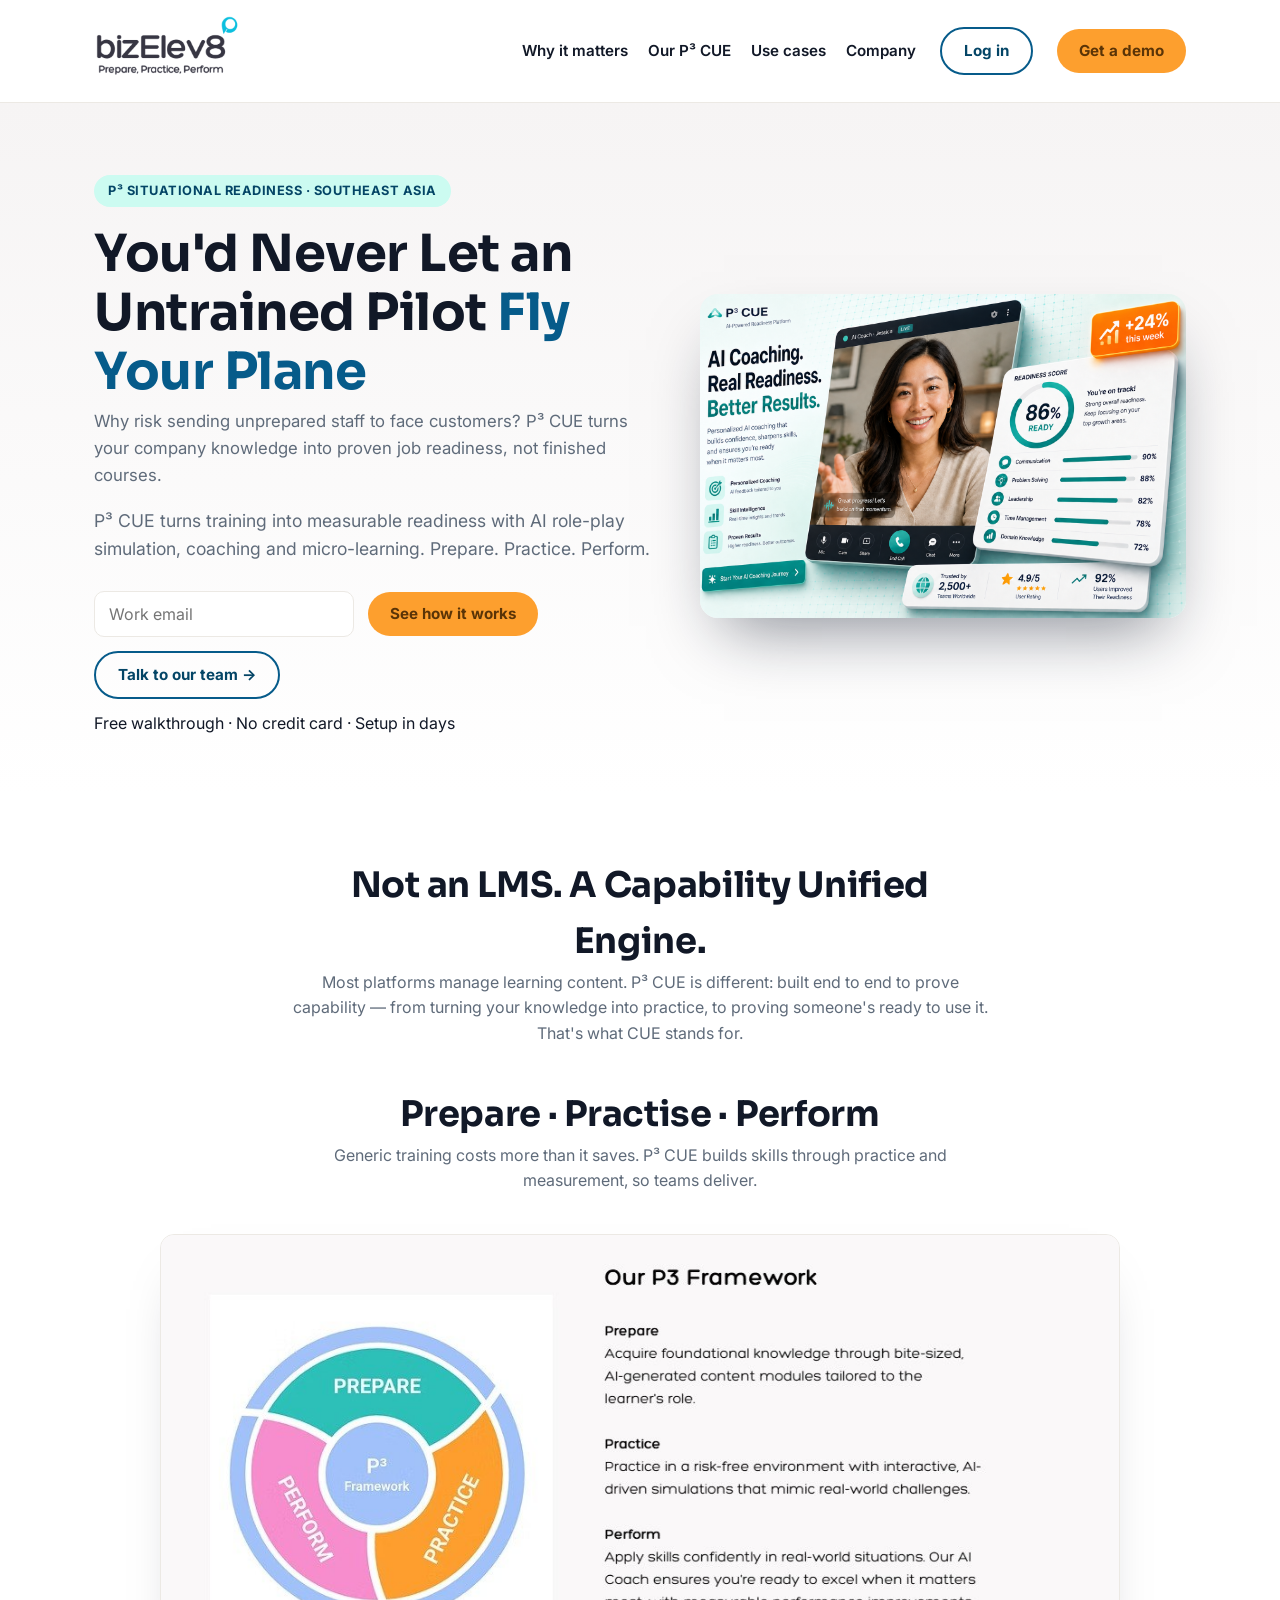
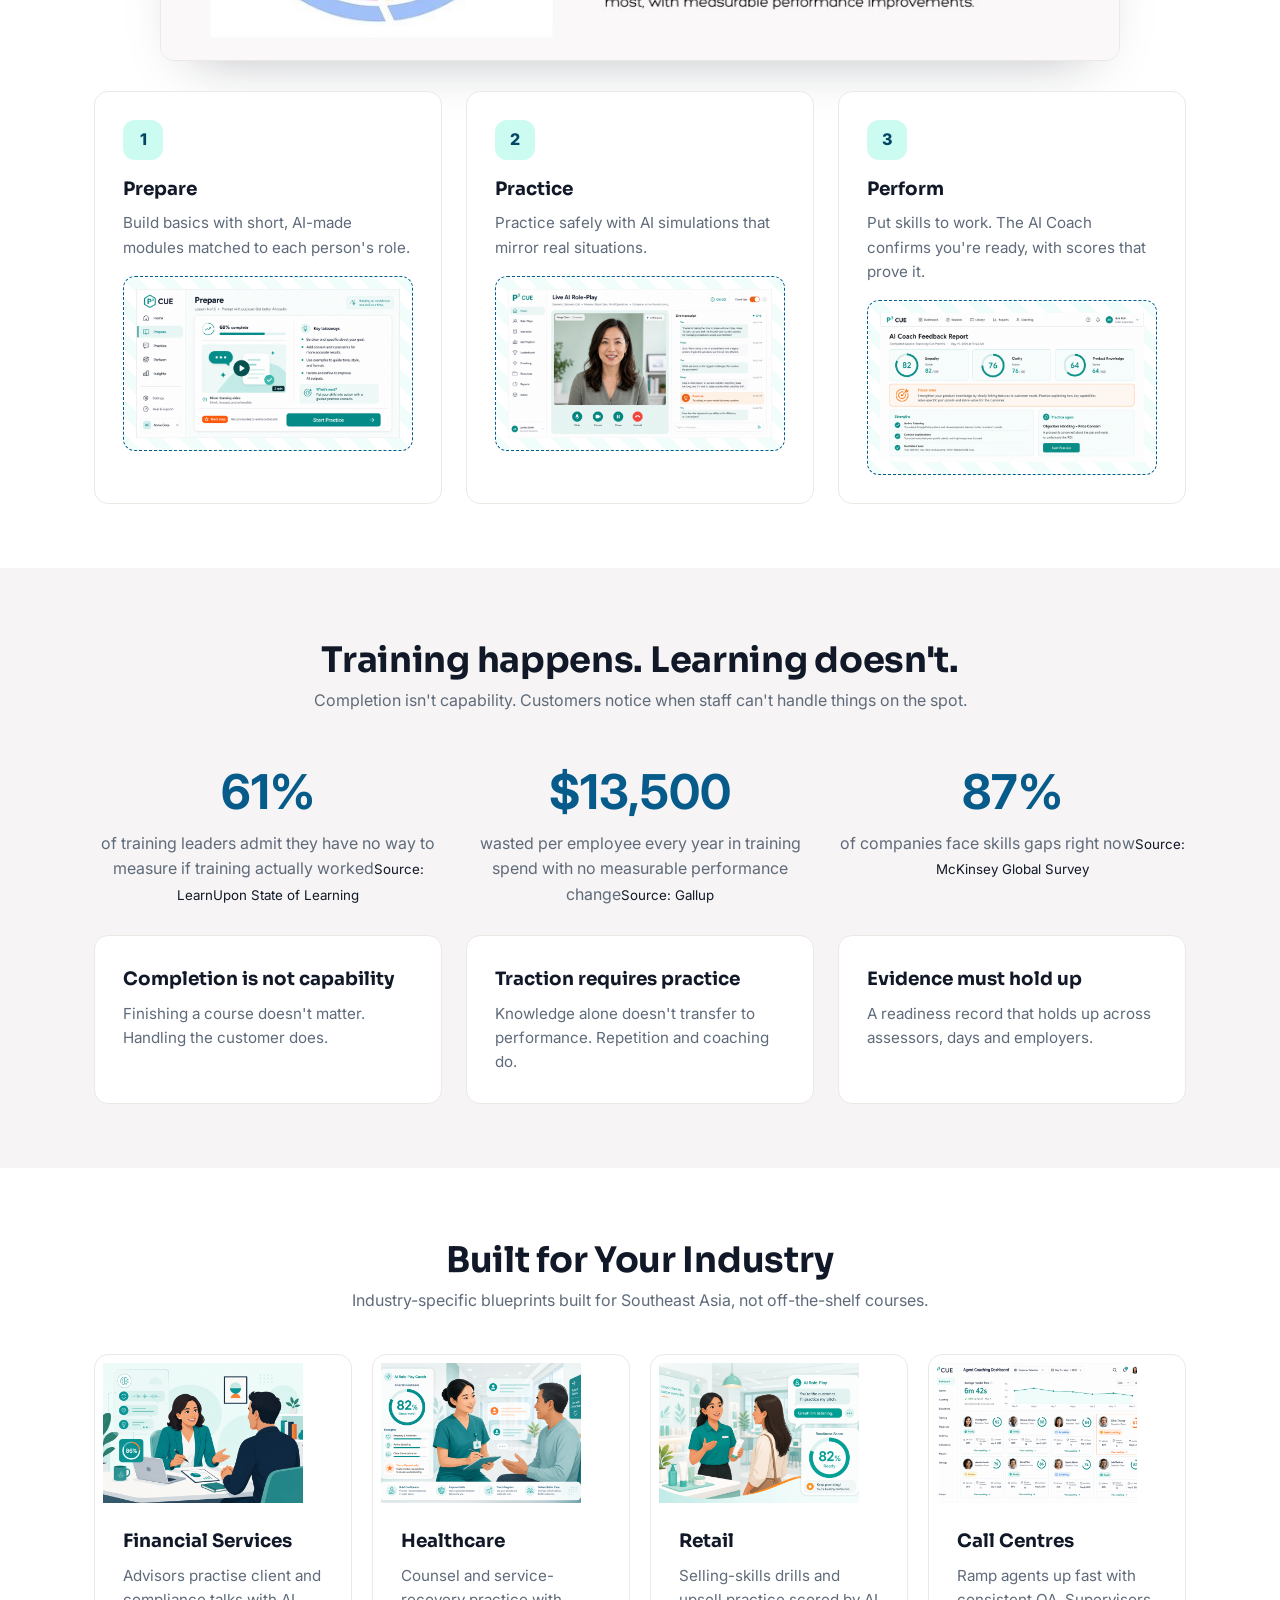
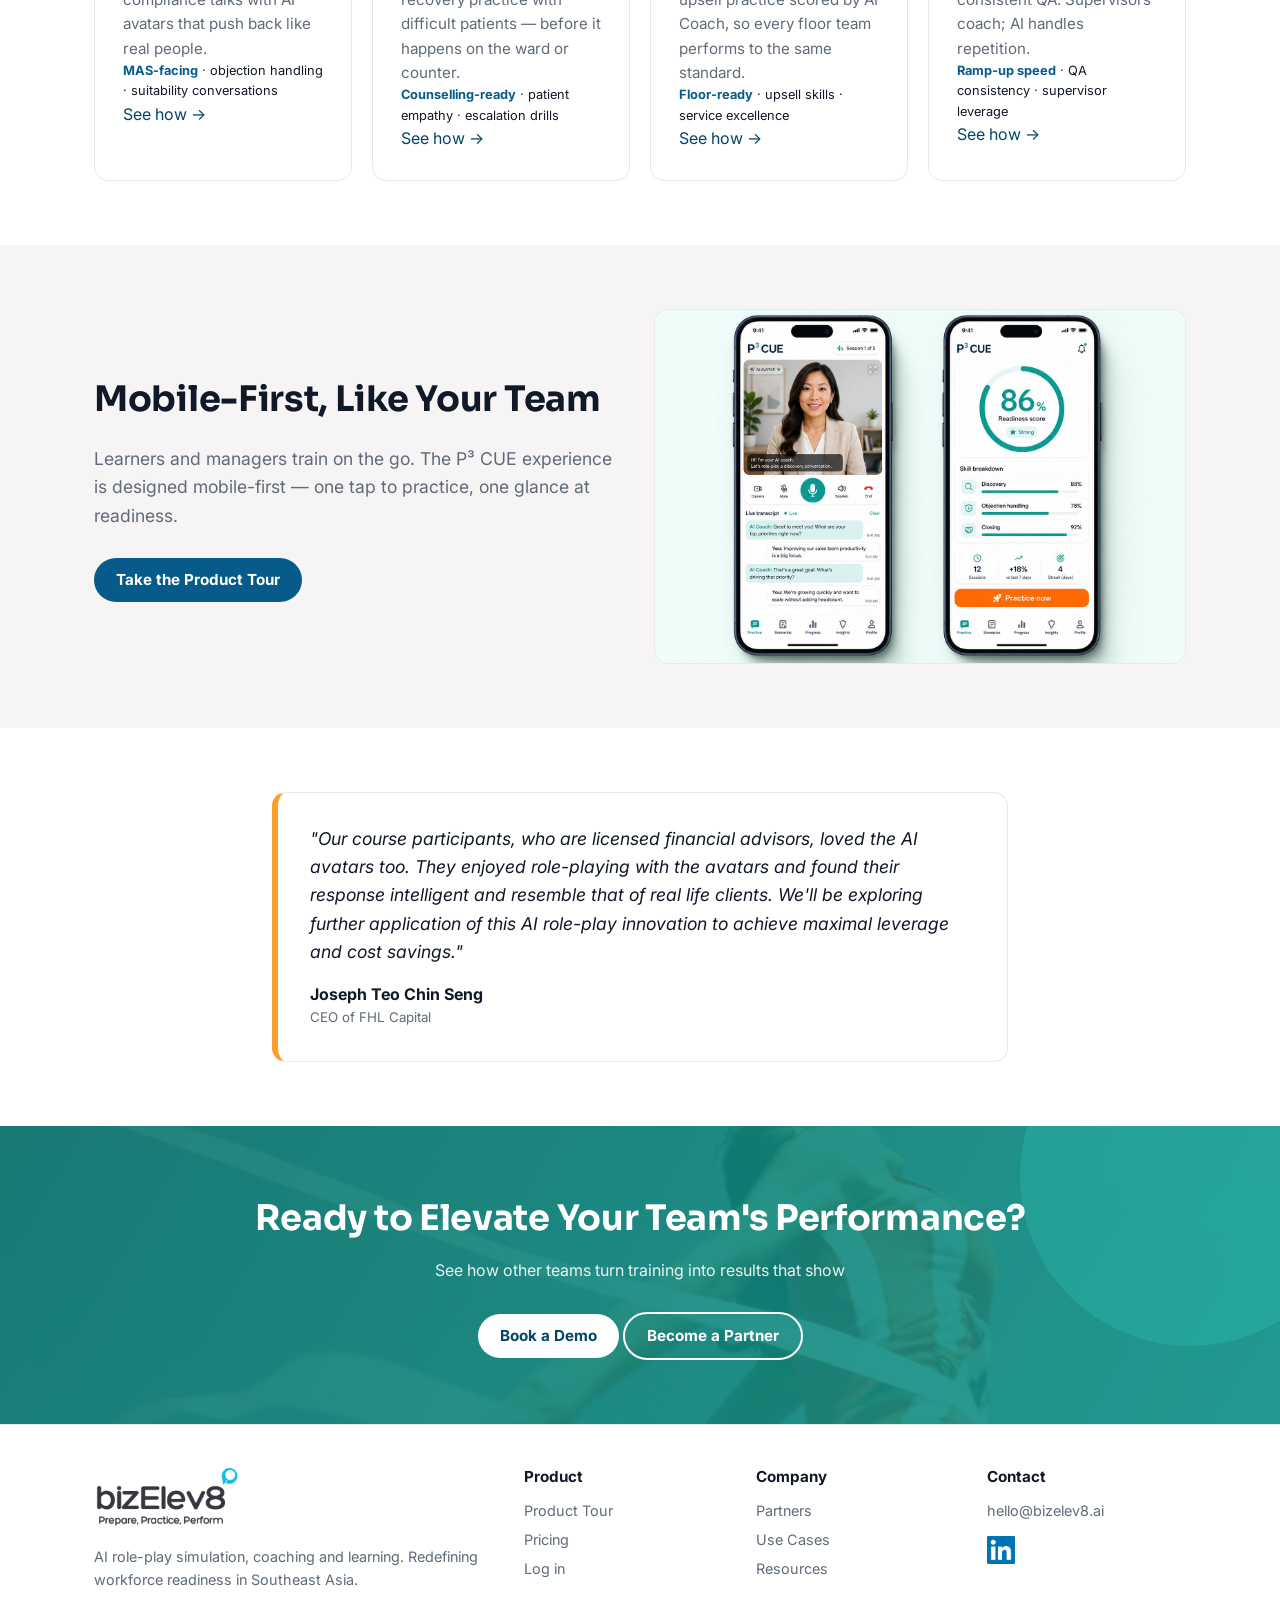
==== index.html @ cc0777cc "Initial commit: bizelev8.ai static site (Esleen skeleton, DEC-055)" ====
<!DOCTYPE html><html lang="en"><head><meta charset="utf-8"><meta name="viewport" content="width=device-width,initial-scale=1">
<title>bizElev8 — Make Every Employee Performance-Ready</title><link rel="icon" type="image/png" href="assets/img/favicon.png">
<link rel="stylesheet" href="styles.css"></head><body>
<header><div class="wrap"><nav>
<a class="logo" href="index.html"><img src="assets/img/logo.gif?v=2" alt="bizElev8 P³ CUE" style="height:64px;width:auto"></a>
<button class="nav-toggle" aria-label="Menu" aria-expanded="false" onclick="var n=document.getElementById('mnav');n.classList.toggle('open');this.setAttribute('aria-expanded',n.classList.contains('open'))"><span></span><span></span><span></span></button>
<div class="nav-links" id="mnav">
<a href="index.html#why">Why it matters</a><a href="product-tour.html">Our P³ CUE</a><a href="use-cases.html">Use cases</a><a href="company.html">Company</a>
</div>
<a class="btn btn-ghost" href="login.html">Log in</a>
<a class="btn btn-primary" href="pricing.html#contact">Get a demo</a>
</nav></div></header>

<section class="hero"><div class="wrap hero-grid">
<div>
<span class="kicker">P³ SITUATIONAL READINESS · SOUTHEAST ASIA</span>
<h1>You'd Never Let an Untrained Pilot <em>Fly Your Plane</em></h1>
<p style="margin:6px 0 0;font-size:1.05rem;color:var(--muted)">Why risk sending unprepared staff to face customers? P³ CUE turns your company knowledge into proven job readiness, not finished courses.</p>
<p class="sub">P³ CUE turns training into measurable readiness with AI role-play simulation, coaching and micro-learning. Prepare. Practice. Perform.</p>
<div class="cta-row" id="demo">
<input type="email" placeholder="Work email" style="max-width:260px" aria-label="Work email">
<a class="btn btn-primary" href="product-tour.html">See how it works</a>
<a class="btn btn-ghost" href="pricing.html#contact">Talk to our team →</a>
</div>
<p class="note" style="margin-top:12px">Free walkthrough · No credit card · Setup in days</p>
</div>
<img src="assets/img/hero-impact.png" alt="P³ CUE — AI role-play coaching, readiness scores and team analytics" style="width:100%;border-radius:18px;display:block;box-shadow:0 32px 64px -24px rgba(15,23,42,.5)">
</div></section>

<section><div class="wrap">
<div class="sec-head"><h2 id="how">Not an LMS. A Capability Unified Engine.</h2>
<p>Most platforms manage learning content. P³ CUE is different: built end to end to prove capability — from turning your knowledge into practice, to proving someone's ready to use it. That's what CUE stands for.</p></div>
<div class="sec-head"><h2>Prepare · Practise · Perform</h2>
<p>Generic training costs more than it saves. P³ CUE builds skills through practice and measurement, so teams deliver.</p></div>
<div class="framework-visual"><img src="assets/img/p3-framework.jpg" alt="Our P3 Framework: Prepare, Practice and Perform"></div>
<div class="grid-3">
<div class="card"><span class="num">1</span><h3>Prepare</h3><p>Build basics with short, AI-made modules matched to each person's role.</p><div class="shot" style="margin-top:16px"><img src="assets/img/pt1-prepare-module.png" alt="Concept mockup" style="width:100%;height:auto;display:block"></div></div>
<div class="card"><span class="num">2</span><h3>Practice</h3><p>Practice safely with AI simulations that mirror real situations.</p><div class="shot" style="margin-top:16px"><img src="assets/img/pt2-avatar-roleplay.png" alt="Concept mockup" style="width:100%;height:auto;display:block"></div></div>
<div class="card"><span class="num">3</span><h3>Perform</h3><p>Put skills to work. The AI Coach confirms you're ready, with scores that prove it.</p><div class="shot" style="margin-top:16px"><img src="assets/img/pt3-ai-coach-feedback.png" alt="Concept mockup" style="width:100%;height:auto;display:block"></div></div>
</div></div></section>

<section class="alt" id="why"><div class="wrap">
<div class="sec-head"><h2>Training happens. Learning doesn't.</h2>
<p>Completion isn't capability. Customers notice when staff can't handle things on the spot.</p></div>
<div class="stats">
<div class="stat"><b>61%</b><span>of training leaders admit they have no way to measure if training actually worked</span><small>Source: LearnUpon State of Learning</small></div>
<div class="stat"><b>$13,500</b><span>wasted per employee every year in training spend with no measurable performance change</span><small>Source: Gallup</small></div>
<div class="stat"><b>87%</b><span>of companies face skills gaps right now</span><small>Source: McKinsey Global Survey</small></div>
</div>
<div class="grid-3" style="margin-top:28px">
<div class="card"><h3>Completion is not capability</h3><p>Finishing a course doesn't matter. Handling the customer does.</p></div>
<div class="card"><h3>Traction requires practice</h3><p>Knowledge alone doesn't transfer to performance. Repetition and coaching do.</p></div>
<div class="card"><h3>Evidence must hold up</h3><p>A readiness record that holds up across assessors, days and employers.</p></div>
</div></div></section>

<section><div class="wrap">
<div class="sec-head"><h2>Built for Your Industry</h2><p>Industry-specific blueprints built for Southeast Asia, not off-the-shelf courses.</p></div>
<div class="grid-4">
<div class="card" style="overflow:hidden"><img src="assets/img/fs-advisor-scenario.png" alt="Financial advisor AI role-play illustration" style="width:100%;height:140px;object-fit:cover;margin:-20px -20px 16px;border-radius:0"><h3>Financial Services</h3><p>Advisors practise client and compliance talks with AI avatars that push back like real people.</p><p style="font-size:.8rem;color:var(--ink)"><b style="color:var(--teal)">MAS-facing</b> · objection handling · suitability conversations</p><a href="use-cases.html">See how →</a></div>
<div class="card" style="overflow:hidden"><img src="assets/img/uc1-healthcare-scenario.png" alt="Healthcare patient-communication scenario" style="width:100%;height:140px;object-fit:cover;margin:-20px -20px 16px;border-radius:0"><h3>Healthcare</h3><p>Counsel and service-recovery practice with difficult patients — before it happens on the ward or counter.</p><p style="font-size:.8rem;color:var(--ink)"><b style="color:var(--teal)">Counselling-ready</b> · patient empathy · escalation drills</p><a href="use-cases.html">See how →</a></div>
<div class="card" style="overflow:hidden"><img src="assets/img/uc2-retail-drill.png" alt="Retail selling-skills drill" style="width:100%;height:140px;object-fit:cover;margin:-20px -20px 16px;border-radius:0"><h3>Retail</h3><p>Selling-skills drills and upsell practice scored by AI Coach, so every floor team performs to the same standard.</p><p style="font-size:.8rem;color:var(--ink)"><b style="color:var(--teal)">Floor-ready</b> · upsell skills · service excellence</p><a href="use-cases.html">See how →</a></div>
<div class="card" style="overflow:hidden"><img src="assets/img/uc3-callcentre-coaching.png" alt="Call-centre agent coaching dashboard" style="width:100%;height:140px;object-fit:cover;margin:-20px -20px 16px;border-radius:0"><h3>Call Centres</h3><p>Ramp agents up fast with consistent QA. Supervisors coach; AI handles repetition.</p><p style="font-size:.8rem;color:var(--ink)"><b style="color:var(--teal)">Ramp-up speed</b> · QA consistency · supervisor leverage</p><a href="use-cases.html">See how →</a></div>
</div></div></section>

<section class="alt"><div class="wrap grid-2" style="align-items:center">
<div>
<h2>Mobile-First, Like Your Team</h2>
<p class="sub">Learners and managers train on the go. The P³ CUE experience is designed mobile-first — one tap to practice, one glance at readiness.</p>
<a class="btn btn-teal" href="product-tour.html">Take the Product Tour</a>
</div>
<img src="assets/img/mobile-app-real.jpg" alt="P³ CUE mobile app — AI role-play practice and readiness dashboard" style="width:100%;max-width:620px;border-radius:var(--radius);border:1px solid var(--line);display:block;margin:0 auto">
</div></section>

<section><div class="wrap">
<div class="quote">
<p>"Our course participants, who are licensed financial advisors, loved the AI avatars too. They enjoyed role-playing with the avatars and found their response intelligent and resemble that of real life clients. We'll be exploring further application of this AI role-play innovation to achieve maximal leverage and cost savings."</p>
<div class="who">Joseph Teo Chin Seng<small>CEO of FHL Capital</small></div>
</div></div></section>

<div class="band" style="background:linear-gradient(120deg,rgba(15,118,110,.92),rgba(13,148,136,.88)),url('assets/img/hero-runner.jpg') center/cover"><h2>Ready to Elevate Your Team's Performance?</h2>
<p>See how other teams turn training into results that show</p>
<a class="btn btn-primary" href="pricing.html#contact">Book a Demo</a>
<a class="btn btn-ghost" href="company.html">Become a Partner</a></div>

<footer><div class="wrap foot-grid">
<div><img src="assets/img/logo.gif?v=2" alt="bizElev8" style="height:64px;width:auto"><p style="margin-top:10px">AI role-play simulation, coaching and learning. Redefining workforce readiness in Southeast Asia.</p></div>
<div><h4>Product</h4><a href="product-tour.html">Product Tour</a><a href="pricing.html">Pricing</a><a href="login.html">Log in</a></div>
<div><h4>Company</h4><a href="company.html">Partners</a><a href="use-cases.html">Use Cases</a><a href="resources.html">Resources</a></div>
<div><h4>Contact</h4><a href="mailto:hello@bizelev8.ai">hello@bizelev8.ai</a><a href="https://www.linkedin.com/company/bizelev8" aria-label="LinkedIn"><img src="assets/img/linkedin.png" alt="LinkedIn" style="width:28px;height:28px;margin-top:8px"></a></div>
</div></footer>
</body></html>
---- styles.css ----
@import url('https://fonts.googleapis.com/css2?family=Sora:wght@400;500;600;700&family=Inter:wght@400;500;600&display=swap');
:root{--teal:#065b8a;--teal-dark:#044566;--orange:#FD9F2E;--orange-text:#5a3407;--ink:#111827;--muted:#5f6b7a;--bg:#FFFFFF;--soft:#f6f4f4;--line:#ece9e4;--turquoise:#40E0D0;--lavender:#a1c2fa;--radius:14px}
*{margin:0;padding:0;box-sizing:border-box}
html{scroll-behavior:smooth}
body{font-family:'Inter',system-ui,-apple-system,sans-serif;color:var(--ink);background:var(--bg);line-height:1.6}
a{color:var(--teal-dark);text-decoration:none}
img{max-width:100%}
.wrap{max-width:1140px;margin:0 auto;padding:0 24px}
/* Nav */
header{position:sticky;top:0;z-index:50;background:rgba(255,255,255,.92);backdrop-filter:blur(8px);border-bottom:1px solid var(--line)}
nav{display:flex;align-items:center;gap:24px;padding:14px 0}
.logo{font-weight:800;font-size:1.25rem;color:var(--ink)}
.logo span{color:var(--teal)}
.logo .sup{color:var(--orange);font-size:.7em;vertical-align:super}
.nav-links{display:flex;gap:20px;margin-left:auto}
.nav-links a{color:var(--ink);font-weight:600;font-size:.95rem}
.nav-links a:hover{color:var(--teal)}
.btn{display:inline-block;padding:10px 22px;border-radius:999px;font-weight:700;font-size:.95rem;cursor:pointer;border:none;transition:.2s}
.btn-ghost{background:transparent;border:2px solid var(--teal);color:var(--teal-dark)}
.btn-primary{background:var(--orange);color:var(--orange-text)}
.btn-primary:hover{background:#f09018;color:var(--orange-text)}
.btn-teal{background:var(--teal);color:#fff}
.btn-teal:hover{background:var(--teal-dark);color:#fff}
/* Hero */
.hero{padding:72px 0 56px;background:linear-gradient(180deg,var(--soft),#fff)}
.hero-grid{display:grid;grid-template-columns:1.15fr 1fr;gap:48px;align-items:center}
.kicker{display:inline-block;background:#CCFBF1;color:var(--teal-dark);font-weight:700;font-size:.8rem;padding:6px 14px;border-radius:999px;margin-bottom:18px;letter-spacing:.5px}
h1,h2,h3,.logo{font-family:'Sora',sans-serif}
h1{font-size:clamp(2rem,4.5vw,3.2rem);line-height:1.15;letter-spacing:-.5px}
h1 em{color:var(--teal);font-style:normal}
h2{font-size:clamp(1.5rem,3vw,2.2rem);letter-spacing:-.3px}
.sub{color:var(--muted);font-size:1.1rem;margin:18px 0 28px;max-width:34em}
.cta-row{display:flex;gap:14px;flex-wrap:wrap;align-items:center}
.cta-row .note{color:var(--muted);font-size:.85rem}
/* Proof card */
.proof-card{background:#fff;border:1px solid var(--line);border-radius:var(--radius);box-shadow:0 20px 40px -18px rgba(13,148,136,.35);padding:28px}
.proof-card .t{font-weight:700;font-size:.85rem;color:var(--muted);text-transform:uppercase;letter-spacing:1px}
.ring-wrap{display:flex;justify-content:center;margin:18px 0}
.ring{--pct:86;width:170px;height:170px;border-radius:50%;background:conic-gradient(var(--teal) calc(var(--pct)*1%),#E6F7F4 0);display:grid;place-items:center}
.ring .inner{width:132px;height:132px;border-radius:50%;background:#fff;display:grid;place-items:center;flex-direction:column}
.ring b{font-size:2.2rem;color:var(--teal-dark)}
.ring small{color:var(--muted)}
.bars{display:flex;flex-direction:column;gap:10px;margin-top:10px}
.bar-row{display:grid;grid-template-columns:110px 1fr 40px;align-items:center;gap:10px;font-size:.85rem;color:var(--muted)}
.bar{height:10px;border-radius:5px;background:#E6F7F4;overflow:hidden}
.bar i{display:block;height:100%;background:linear-gradient(90deg,var(--teal),#2DD4BF)}
/* Sections */
section{padding:64px 0}
section.alt{background:var(--soft)}
.sec-head{text-align:center;max-width:44em;margin:0 auto 40px}
.sec-head p{color:var(--muted)}
.grid-3{display:grid;grid-template-columns:repeat(3,1fr);gap:24px}
.grid-4{display:grid;grid-template-columns:repeat(4,1fr);gap:20px}
.grid-2{display:grid;grid-template-columns:1fr 1fr;gap:28px}
.card{background:#fff;border:1px solid var(--line);border-radius:var(--radius);padding:28px;transition:.2s}
.card:hover{box-shadow:0 16px 32px -16px rgba(15,23,42,.18);transform:translateY(-2px)}
.card h3{margin-bottom:8px;font-size:1.15rem}
.card p{color:var(--muted);font-size:.95rem}
.card .num{display:inline-grid;place-items:center;width:40px;height:40px;border-radius:12px;background:#CCFBF1;color:var(--teal-dark);font-weight:800;margin-bottom:14px}
.icon-dot{width:44px;height:44px;border-radius:12px;display:grid;place-items:center;font-size:1.3rem;margin-bottom:14px}
.shot{border-radius:12px;border:1.5px dashed var(--teal);background:repeating-linear-gradient(45deg,#F0FDFA,#F0FDFA 12px,#fff 12px,#fff 24px);display:grid;place-items:center;color:var(--teal-dark);font-weight:600;font-size:.85rem;min-height:150px;text-align:center;padding:12px}
.framework-visual{max-width:960px;margin:0 auto 30px}
.framework-visual img{display:block;width:100%;height:auto;border:1px solid var(--line);border-radius:var(--radius);box-shadow:0 24px 54px -32px rgba(17,24,39,.35);background:#fff}
/* Stats */
.stats{display:grid;grid-template-columns:repeat(3,1fr);gap:24px;text-align:center}
.stat b{font-size:3rem;color:var(--teal);display:block}
.stat span{color:var(--muted)}
/* Steps */
.steps{display:flex;flex-direction:column;gap:40px}
.step{display:grid;grid-template-columns:64px 1fr 1fr;gap:24px;align-items:center}
.step .n{width:56px;height:56px;border-radius:50%;background:var(--teal);color:#fff;display:grid;place-items:center;font-size:1.3rem;font-weight:800}
.step:nth-child(even) .body{order:3}
.step:nth-child(even) .shot{order:2}
/* Phone */
.phone{width:240px;border:10px solid var(--ink);border-radius:36px;margin:0 auto;overflow:hidden;background:#fff;box-shadow:0 24px 48px -20px rgba(15,23,42,.4)}
.phone .notch{height:22px;background:var(--ink);border-radius:0 0 12px 12px}
.phone .scr{min-height:300px;display:grid;place-items:center;color:var(--teal-dark);font-weight:600;font-size:.8rem;padding:12px;text-align:center}
/* Testimonial */
.quote{background:#fff;border:1px solid var(--line);border-left:6px solid var(--orange);border-radius:var(--radius);padding:32px;max-width:46em;margin:0 auto}
.quote p{font-size:1.1rem;font-style:italic}
.quote .who{margin-top:16px;font-weight:700}
.quote .who small{display:block;color:var(--muted);font-weight:400}
/* Forms */
.form-card{background:#fff;border:1px solid var(--line);border-radius:var(--radius);padding:32px;box-shadow:0 16px 32px -20px rgba(15,23,42,.15)}
label{display:block;font-weight:600;font-size:.9rem;margin:14px 0 6px}
input,select,textarea{width:100%;padding:12px 14px;border:1.5px solid var(--line);border-radius:10px;font-size:1rem;font-family:inherit}
input:focus,select:focus,textarea:focus{outline:2px solid var(--teal);border-color:var(--teal)}
/* Pricing */
.pkg-base{border:2px solid var(--teal);position:relative}
.badge{position:absolute;top:-14px;left:24px;background:var(--teal);color:#fff;font-size:.75rem;font-weight:700;padding:4px 12px;border-radius:999px}
.addon .badge{background:var(--orange)}
.chk{color:var(--teal);font-weight:800;margin-right:8px}
.toggle-visual{display:flex;gap:10px;flex-wrap:wrap;justify-content:center;margin-top:8px}
.toggle-visual span{border:1.5px solid var(--line);border-radius:999px;padding:6px 16px;font-size:.85rem;font-weight:600;color:var(--muted)}
.toggle-visual span.on{border-color:var(--teal);color:var(--teal-dark);background:var(--soft)}
.toggle-visual span.add{border-color:var(--orange);color:var(--orange);background:#FFF7ED}
/* CTA band */
.band{background:linear-gradient(120deg,#044566,#065b8a 70%,#0a7ba8);color:#fff;text-align:center;padding:64px 24px;position:relative;overflow:hidden}
.band h2{color:#fff}
.band p{opacity:.9;margin:12px 0 28px}
.band .btn-primary{background:#fff;color:#044566}
.band::after{content:"";position:absolute;width:340px;height:340px;border-radius:50%;background:var(--turquoise);opacity:.18;right:-80px;top:-120px;pointer-events:none}
.band .btn-ghost{border-color:#fff;color:#fff}
/* Footer */
footer{border-top:1px solid var(--line);padding:40px 0;color:var(--muted);font-size:.9rem}
.foot-grid{display:grid;grid-template-columns:2fr 1fr 1fr 1fr;gap:32px}
.foot-grid h4{color:var(--ink);margin-bottom:10px;font-size:.95rem}
.foot-grid a{display:block;color:var(--muted);margin:6px 0}
.foot-grid a:hover{color:var(--teal)}
/* Responsive */
@media(max-width:900px){
.hero-grid,.grid-2{grid-template-columns:1fr}
.grid-3{grid-template-columns:1fr 1fr}
.grid-4{grid-template-columns:1fr 1fr}
.step{grid-template-columns:56px 1fr}
.step .shot{display:none}
.nav-links{display:none}
.foot-grid{grid-template-columns:1fr 1fr}
.stats{grid-template-columns:1fr}
}
@media(max-width:560px){.grid-3,.grid-4{grid-template-columns:1fr}}

/* Mobile hamburger nav */
.nav-toggle{display:none;background:none;border:1px solid var(--line);border-radius:8px;padding:8px 10px;cursor:pointer;margin-left:auto}
.nav-toggle span{display:block;width:20px;height:2px;background:var(--ink);margin:4px 0;transition:.2s}
@media(max-width:900px){
.nav-toggle{display:block}
.nav-links{display:none;position:absolute;top:100%;left:0;right:0;background:#fff;border-bottom:1px solid var(--line);flex-direction:column;gap:0;padding:8px 24px 16px;box-shadow:0 12px 24px rgba(16,35,72,.08)}
.nav-links a{padding:12px 0;border-bottom:1px solid var(--line)}
.nav-links a:last-child{border-bottom:none}
.nav-links.open{display:flex}
nav .btn-ghost{display:none}
header .wrap{position:relative}
}

/* Use-case blocks */
.uc-img{width:100%;height:auto;display:block;border-radius:var(--radius);border:1px solid var(--line)}
@media(max-width:900px){
  .grid-2 > .card{order:1}
  .grid-2 > .uc-img{order:2}
  .grid-2{gap:16px}
  .wrap p, .card p{font-size:1rem;line-height:1.6}
  .hero{padding:48px 0 28px}
  section > .wrap[style*="gap:48px"]{gap:32px !important}
}
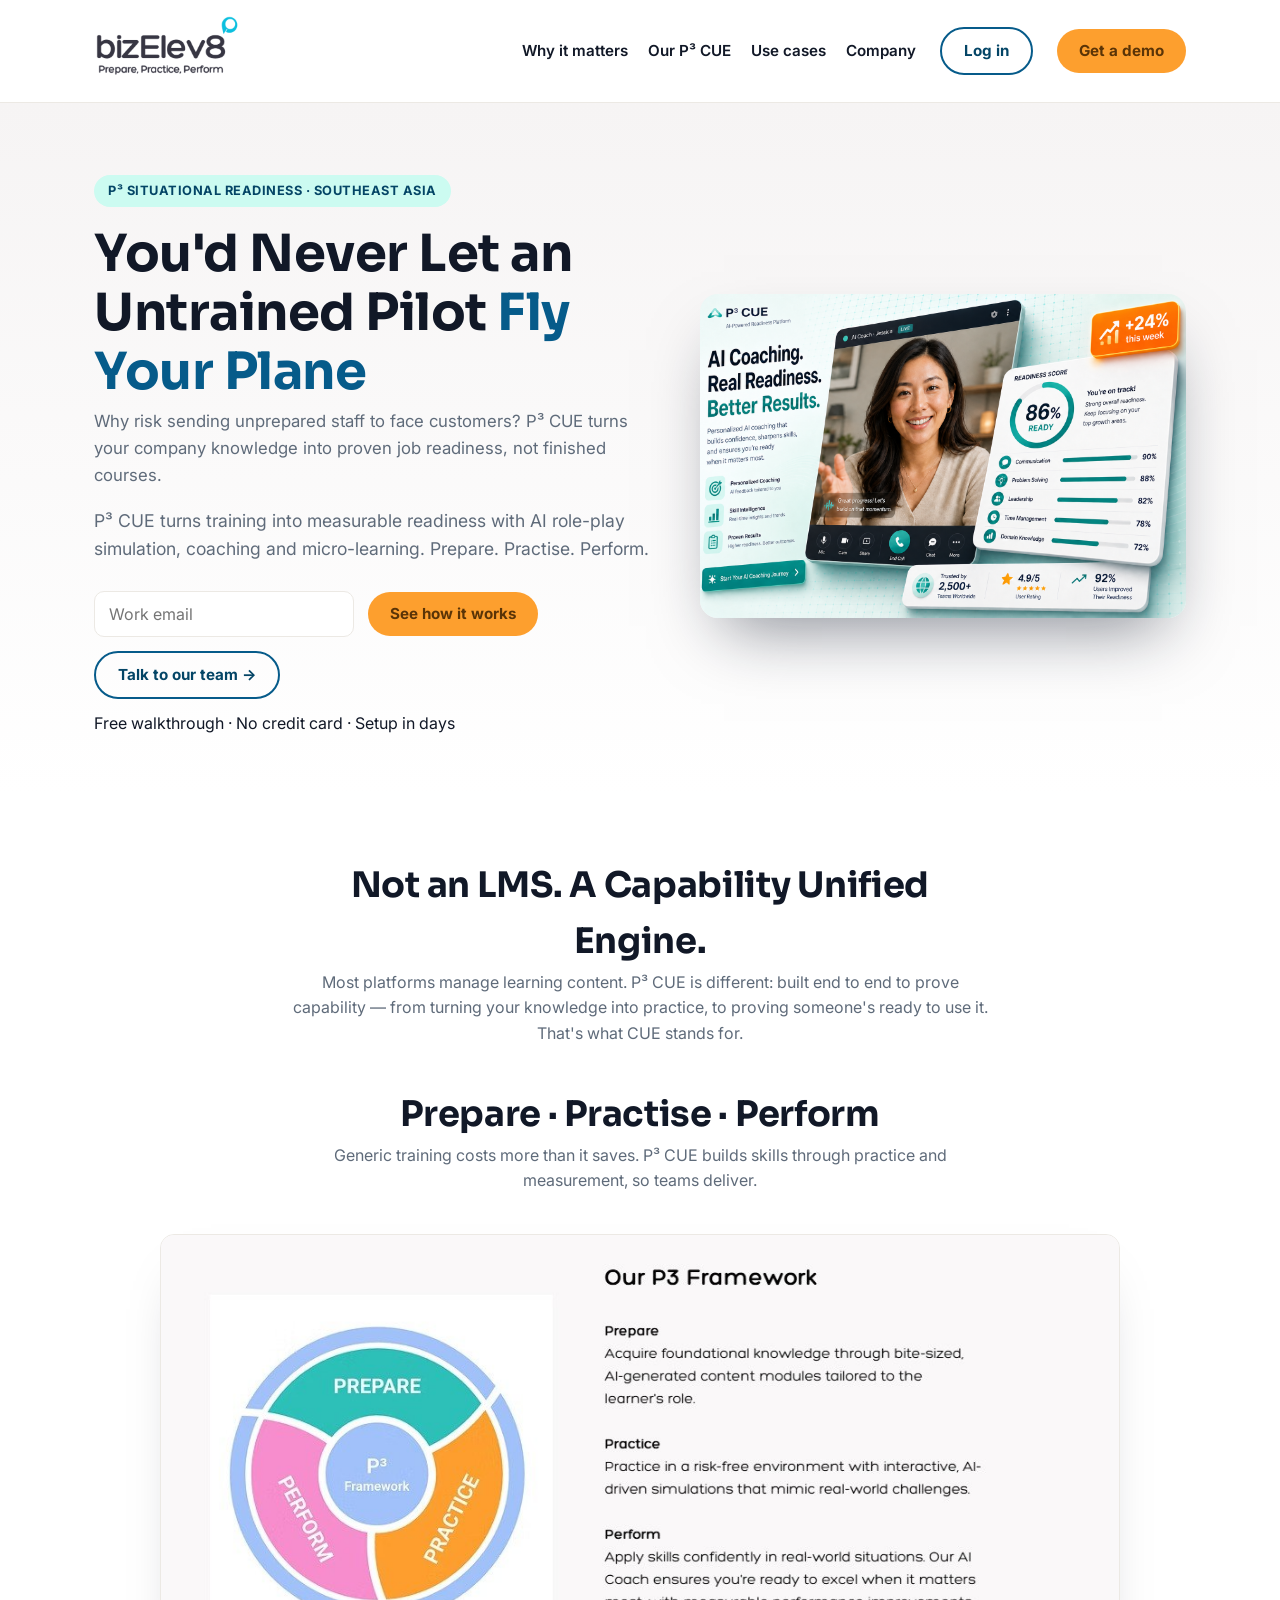
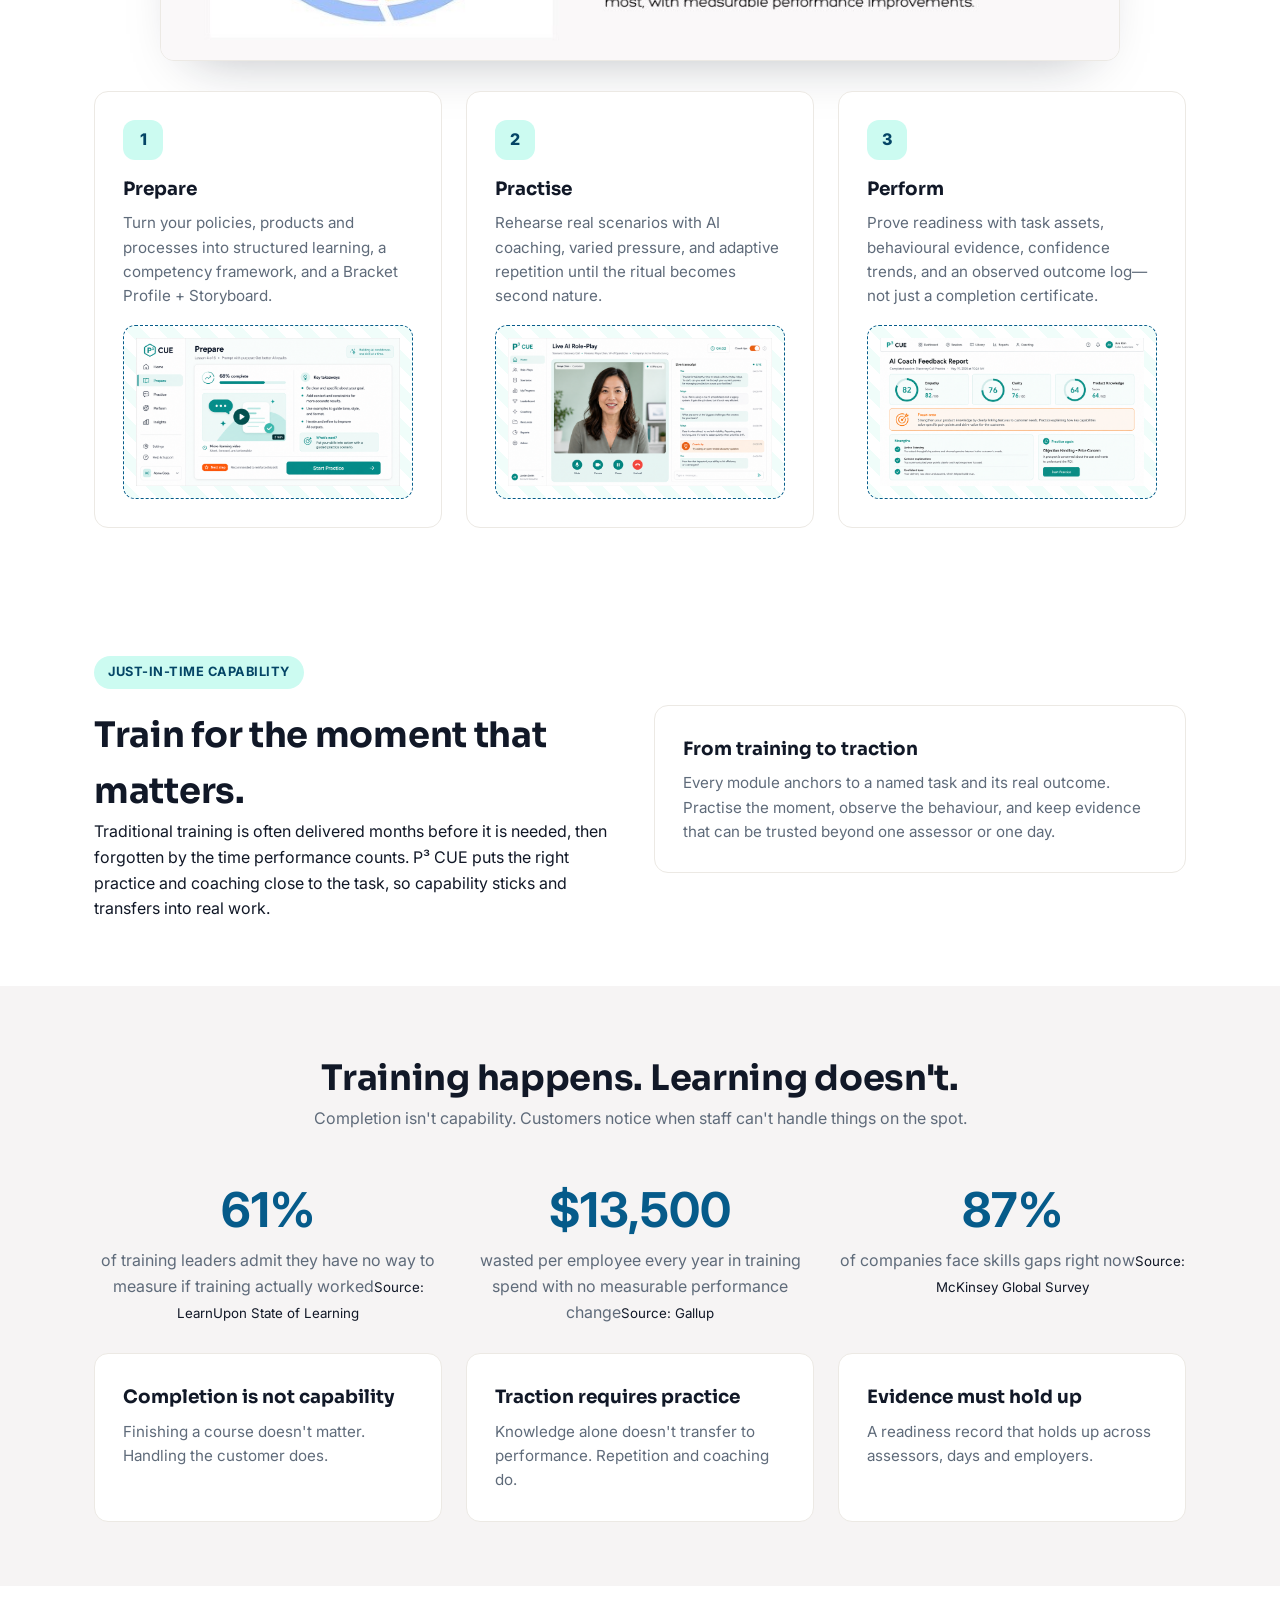
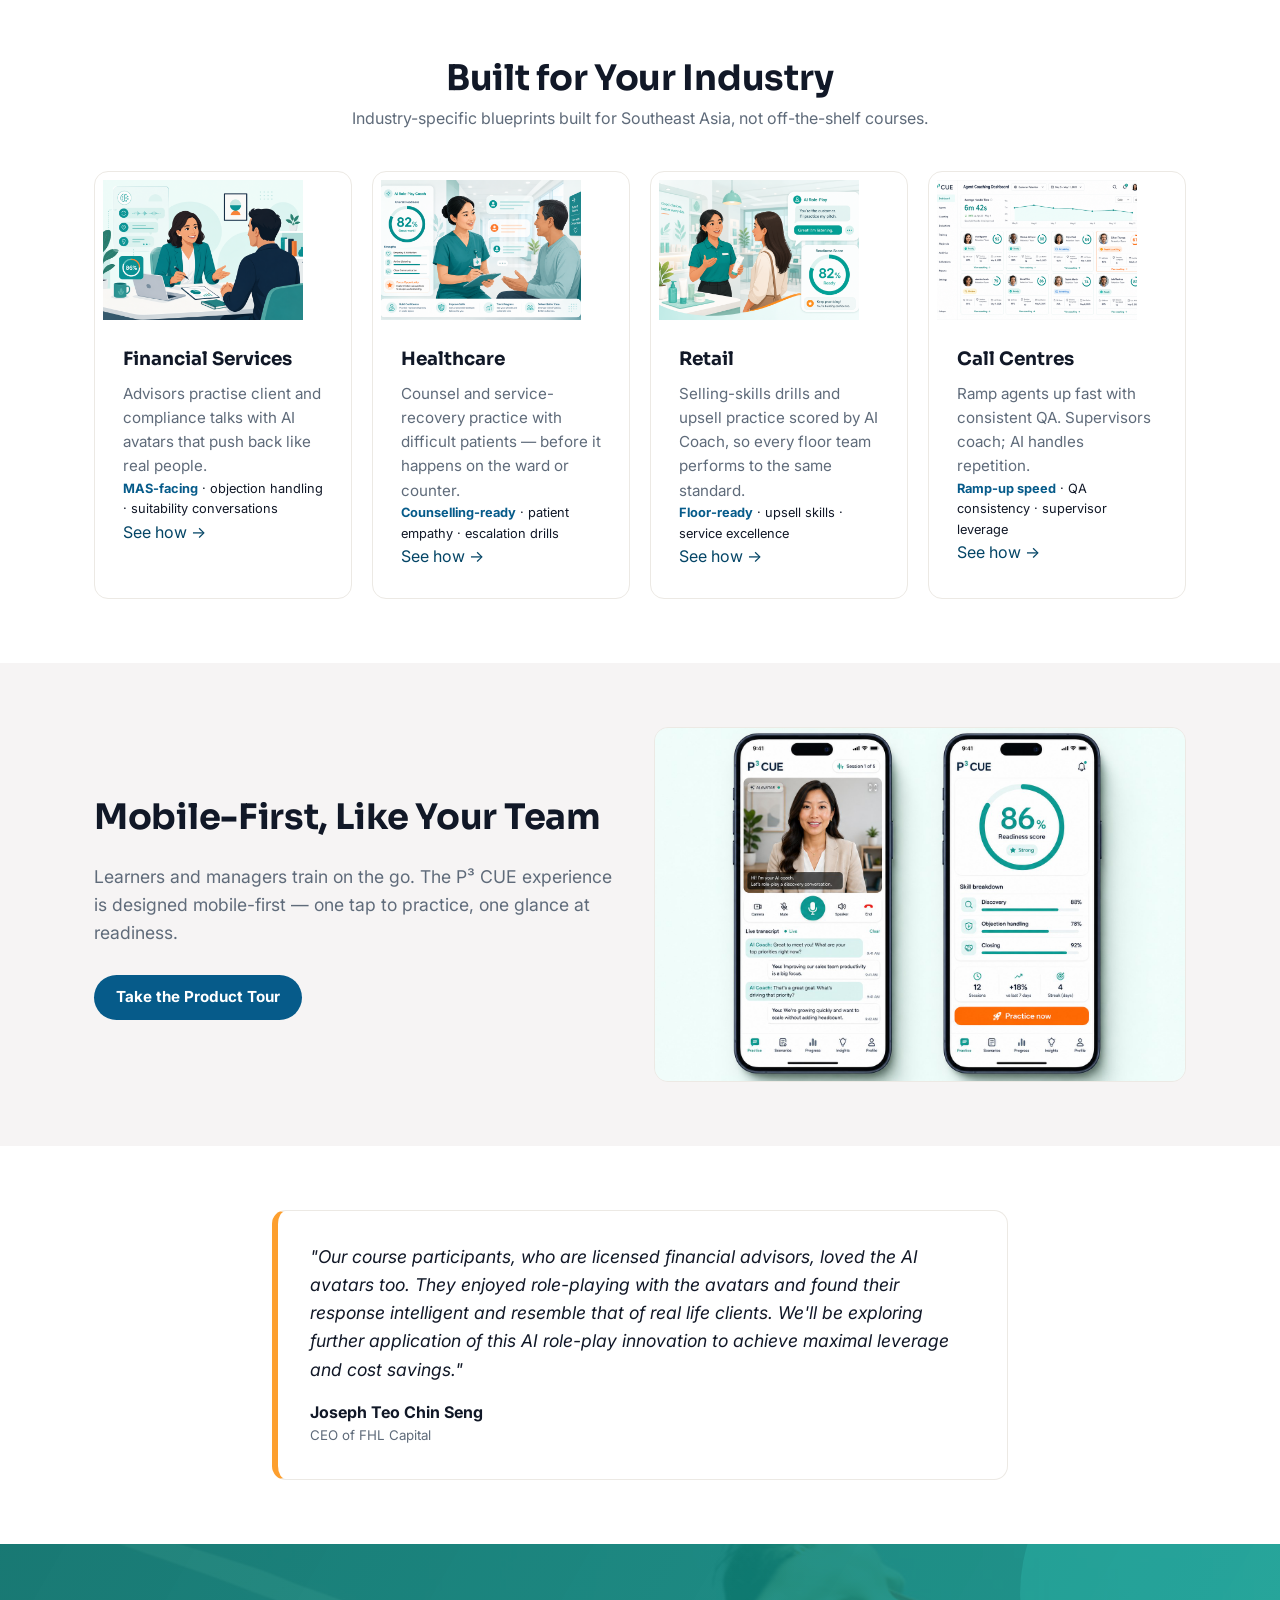
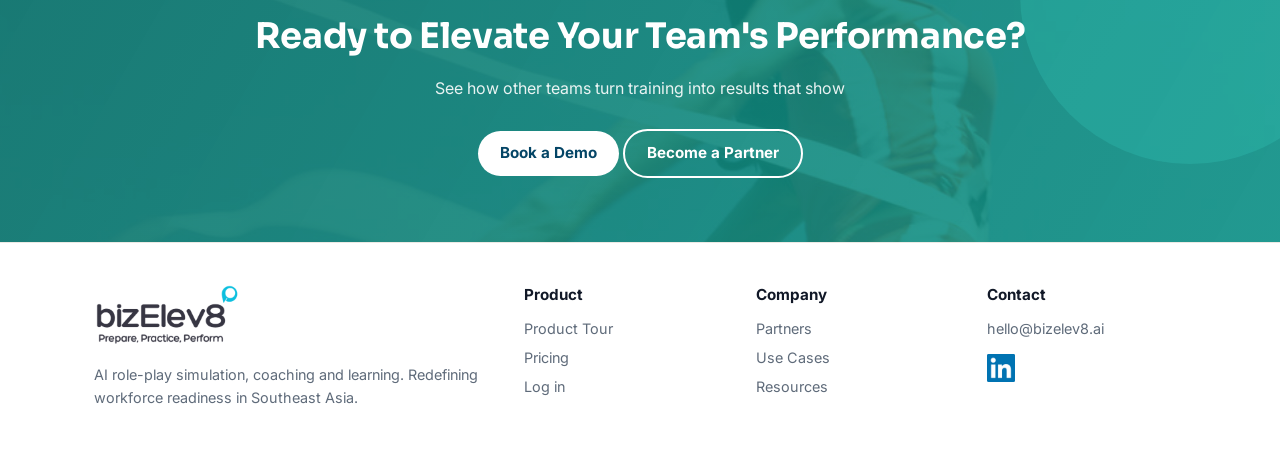
==== commit cf7ac71e: "Update Bizelev8 website draft" ====
--- a/index.html
+++ b/index.html
@@ -3,11 +3,12 @@
 <link rel="stylesheet" href="styles.css"></head><body>
 <header><div class="wrap"><nav>
 <a class="logo" href="index.html"><img src="assets/img/logo.gif?v=2" alt="bizElev8 P³ CUE" style="height:64px;width:auto"></a>
-<button class="nav-toggle" aria-label="Menu" aria-expanded="false" onclick="var n=document.getElementById('mnav');n.classList.toggle('open');this.setAttribute('aria-expanded',n.classList.contains('open'))"><span></span><span></span><span></span></button>
+<button class="nav-toggle" aria-label="Menu" aria-expanded="false" aria-controls="mnav" type="button"><span></span><span></span><span></span></button>
 <div class="nav-links" id="mnav">
 <a href="index.html#why">Why it matters</a><a href="product-tour.html">Our P³ CUE</a><a href="use-cases.html">Use cases</a><a href="company.html">Company</a>
+<div class="nav-cta"><a class="btn btn-ghost" href="https://app.bizelev8.ai">Log in</a><a class="btn btn-primary" href="pricing.html#contact">Get a demo</a></div>
 </div>
-<a class="btn btn-ghost" href="login.html">Log in</a>
+<a class="btn btn-ghost" href="https://app.bizelev8.ai">Log in</a>
 <a class="btn btn-primary" href="pricing.html#contact">Get a demo</a>
 </nav></div></header>
 
@@ -16,7 +17,7 @@
 <span class="kicker">P³ SITUATIONAL READINESS · SOUTHEAST ASIA</span>
 <h1>You'd Never Let an Untrained Pilot <em>Fly Your Plane</em></h1>
 <p style="margin:6px 0 0;font-size:1.05rem;color:var(--muted)">Why risk sending unprepared staff to face customers? P³ CUE turns your company knowledge into proven job readiness, not finished courses.</p>
-<p class="sub">P³ CUE turns training into measurable readiness with AI role-play simulation, coaching and micro-learning. Prepare. Practice. Perform.</p>
+<p class="sub">P³ CUE turns training into measurable readiness with AI role-play simulation, coaching and micro-learning. Prepare. Practise. Perform.</p>
 <div class="cta-row" id="demo">
 <input type="email" placeholder="Work email" style="max-width:260px" aria-label="Work email">
 <a class="btn btn-primary" href="product-tour.html">See how it works</a>
@@ -34,10 +35,15 @@
 <p>Generic training costs more than it saves. P³ CUE builds skills through practice and measurement, so teams deliver.</p></div>
 <div class="framework-visual"><img src="assets/img/p3-framework.jpg" alt="Our P3 Framework: Prepare, Practice and Perform"></div>
 <div class="grid-3">
-<div class="card"><span class="num">1</span><h3>Prepare</h3><p>Build basics with short, AI-made modules matched to each person's role.</p><div class="shot" style="margin-top:16px"><img src="assets/img/pt1-prepare-module.png" alt="Concept mockup" style="width:100%;height:auto;display:block"></div></div>
-<div class="card"><span class="num">2</span><h3>Practice</h3><p>Practice safely with AI simulations that mirror real situations.</p><div class="shot" style="margin-top:16px"><img src="assets/img/pt2-avatar-roleplay.png" alt="Concept mockup" style="width:100%;height:auto;display:block"></div></div>
-<div class="card"><span class="num">3</span><h3>Perform</h3><p>Put skills to work. The AI Coach confirms you're ready, with scores that prove it.</p><div class="shot" style="margin-top:16px"><img src="assets/img/pt3-ai-coach-feedback.png" alt="Concept mockup" style="width:100%;height:auto;display:block"></div></div>
+<div class="card"><span class="num">1</span><h3>Prepare</h3><p>Turn your policies, products and processes into structured learning, a competency framework, and a Bracket Profile + Storyboard.</p><div class="shot" style="margin-top:16px"><img src="assets/img/pt1-prepare-module.png" alt="Concept mockup" style="width:100%;height:auto;display:block"></div></div>
+<div class="card"><span class="num">2</span><h3>Practise</h3><p>Rehearse real scenarios with AI coaching, varied pressure, and adaptive repetition until the ritual becomes second nature.</p><div class="shot" style="margin-top:16px"><img src="assets/img/pt2-avatar-roleplay.png" alt="Concept mockup" style="width:100%;height:auto;display:block"></div></div>
+<div class="card"><span class="num">3</span><h3>Perform</h3><p>Prove readiness with task assets, behavioural evidence, confidence trends, and an observed outcome log—not just a completion certificate.</p><div class="shot" style="margin-top:16px"><img src="assets/img/pt3-ai-coach-feedback.png" alt="Concept mockup" style="width:100%;height:auto;display:block"></div></div>
 </div></div></section>
+
+<section><div class="wrap grid-2" style="align-items:center">
+<div><span class="kicker">JUST-IN-TIME CAPABILITY</span><h2>Train for the moment that matters.</h2><p>Traditional training is often delivered months before it is needed, then forgotten by the time performance counts. P³ CUE puts the right practice and coaching close to the task, so capability sticks and transfers into real work.</p></div>
+<div class="card"><h3>From training to traction</h3><p>Every module anchors to a named task and its real outcome. Practise the moment, observe the behaviour, and keep evidence that can be trusted beyond one assessor or one day.</p></div>
+</div></section>
 
 <section class="alt" id="why"><div class="wrap">
 <div class="sec-head"><h2>Training happens. Learning doesn't.</h2>
@@ -84,8 +90,9 @@
 
 <footer><div class="wrap foot-grid">
 <div><img src="assets/img/logo.gif?v=2" alt="bizElev8" style="height:64px;width:auto"><p style="margin-top:10px">AI role-play simulation, coaching and learning. Redefining workforce readiness in Southeast Asia.</p></div>
-<div><h4>Product</h4><a href="product-tour.html">Product Tour</a><a href="pricing.html">Pricing</a><a href="login.html">Log in</a></div>
+<div><h4>Product</h4><a href="product-tour.html">Product Tour</a><a href="pricing.html">Pricing</a><a href="https://app.bizelev8.ai">Log in</a></div>
 <div><h4>Company</h4><a href="company.html">Partners</a><a href="use-cases.html">Use Cases</a><a href="resources.html">Resources</a></div>
 <div><h4>Contact</h4><a href="mailto:hello@bizelev8.ai">hello@bizelev8.ai</a><a href="https://www.linkedin.com/company/bizelev8" aria-label="LinkedIn"><img src="assets/img/linkedin.png" alt="LinkedIn" style="width:28px;height:28px;margin-top:8px"></a></div>
 </div></footer>
+<script src="nav.js" defer></script>
 </body></html>
--- a/styles.css
+++ b/styles.css
@@ -123,12 +123,16 @@
 /* Mobile hamburger nav */
 .nav-toggle{display:none;background:none;border:1px solid var(--line);border-radius:8px;padding:8px 10px;cursor:pointer;margin-left:auto}
 .nav-toggle span{display:block;width:20px;height:2px;background:var(--ink);margin:4px 0;transition:.2s}
+.nav-toggle:focus-visible{outline:2px solid var(--teal);outline-offset:2px}
+.nav-links .nav-cta{display:none}
 @media(max-width:900px){
 .nav-toggle{display:block}
 .nav-links{display:none;position:absolute;top:100%;left:0;right:0;background:#fff;border-bottom:1px solid var(--line);flex-direction:column;gap:0;padding:8px 24px 16px;box-shadow:0 12px 24px rgba(16,35,72,.08)}
 .nav-links a{padding:12px 0;border-bottom:1px solid var(--line)}
 .nav-links a:last-child{border-bottom:none}
 .nav-links.open{display:flex}
+.nav-links .nav-cta{display:flex;gap:12px;padding:16px 0 4px;flex-wrap:wrap}
+.nav-links .nav-cta a{flex:1 1 140px;text-align:center;border-bottom:none;padding:10px 22px}
 nav .btn-ghost{display:none}
 header .wrap{position:relative}
 }
@@ -143,3 +147,62 @@
   .hero{padding:48px 0 28px}
   section > .wrap[style*="gap:48px"]{gap:32px !important}
 }
+
+/* Mobile spacing & readability (375–414px) */
+@media (max-width:414px){
+  .wrap{padding:0 16px}
+  body{font-size:.98rem}
+  /* Hero */
+  .hero{padding:40px 0 32px}
+  .kicker{font-size:.75rem;padding:6px 12px;margin-bottom:14px;letter-spacing:.4px}
+  h1{line-height:1.22}
+  .sub{font-size:1.02rem;line-height:1.6;margin:14px 0 22px}
+  .cta-row{gap:10px}
+  .cta-row .note{font-size:.8rem;line-height:1.45;width:100%}
+  /* Tap targets */
+  .btn{min-height:48px;display:inline-flex;align-items:center;justify-content:center;padding:12px 22px;font-size:.95rem}
+  .cta-row > .btn{flex:1 1 auto}
+  /* Cards */
+  .card{padding:22px 18px}
+  .card h3{font-size:1.08rem;margin-bottom:6px}
+  .card p{font-size:.95rem;line-height:1.62}
+  .card .num,.icon-dot{margin-bottom:12px}
+  .grid-3,.grid-4{gap:14px}
+  /* Sections */
+  section{padding:44px 0}
+  .sec-head{margin-bottom:26px}
+  /* Stats & source readability */
+  .stats{gap:22px}
+  .stat b{font-size:2.3rem;line-height:1.15;letter-spacing:-.5px}
+  .stat span{font-size:.9rem;line-height:1.5;display:block;padding:0 4px}
+  .stat small{display:block;font-size:.78rem;line-height:1.45;color:var(--muted);opacity:.85;margin-top:8px;padding:0 4px}
+  /* Proof card */
+  .proof-card{padding:20px 16px}
+  .ring-wrap{margin:14px 0}
+  .ring{width:150px;height:150px}
+  .ring .inner{width:116px;height:116px}
+  .ring b{font-size:1.9rem}
+  .bar-row{grid-template-columns:88px 1fr 36px;font-size:.8rem;gap:8px}
+  /* Steps */
+  .steps{gap:26px}
+  .step{grid-template-columns:48px 1fr;gap:14px}
+  .step .n{width:48px;height:48px;font-size:1.1rem}
+  /* Quote */
+  .quote{padding:22px 18px}
+  .quote p{font-size:1.02rem;line-height:1.6}
+  /* Forms */
+  .form-card{padding:22px 16px}
+  label{font-size:.9rem;margin:16px 0 6px}
+  input,select,textarea{font-size:16px;padding:13px 14px;min-height:48px}
+  /* Pricing */
+  .toggle-visual span{font-size:.8rem;padding:8px 14px}
+  /* CTA band */
+  .band{padding:44px 16px}
+  .band .btn{flex:1 1 auto}
+  .band .cta-row{gap:10px}
+  /* Footer */
+  footer{padding:32px 0;font-size:.85rem}
+  .foot-grid{gap:24px}
+  .foot-grid h4{font-size:.92rem;margin-bottom:8px}
+  .foot-grid a{display:block;padding:9px 0;margin:0;line-height:1.4}
+}
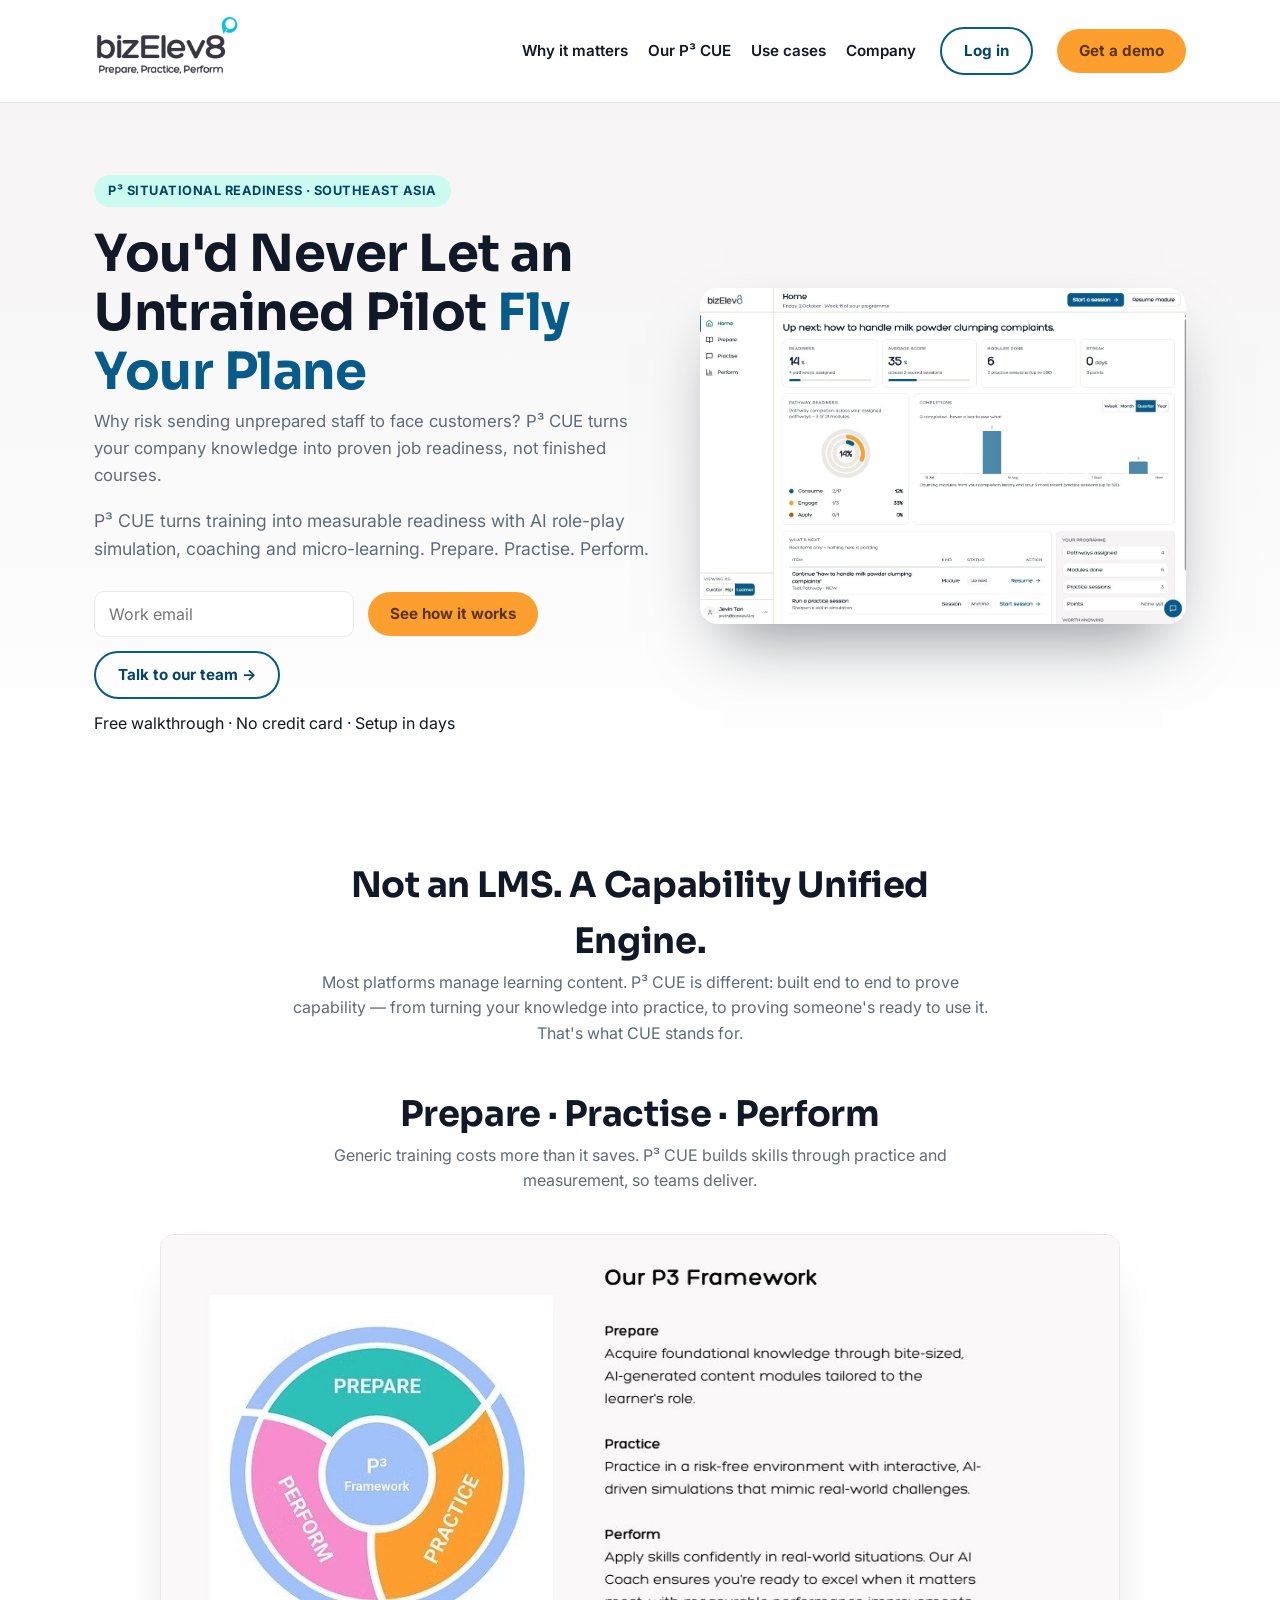
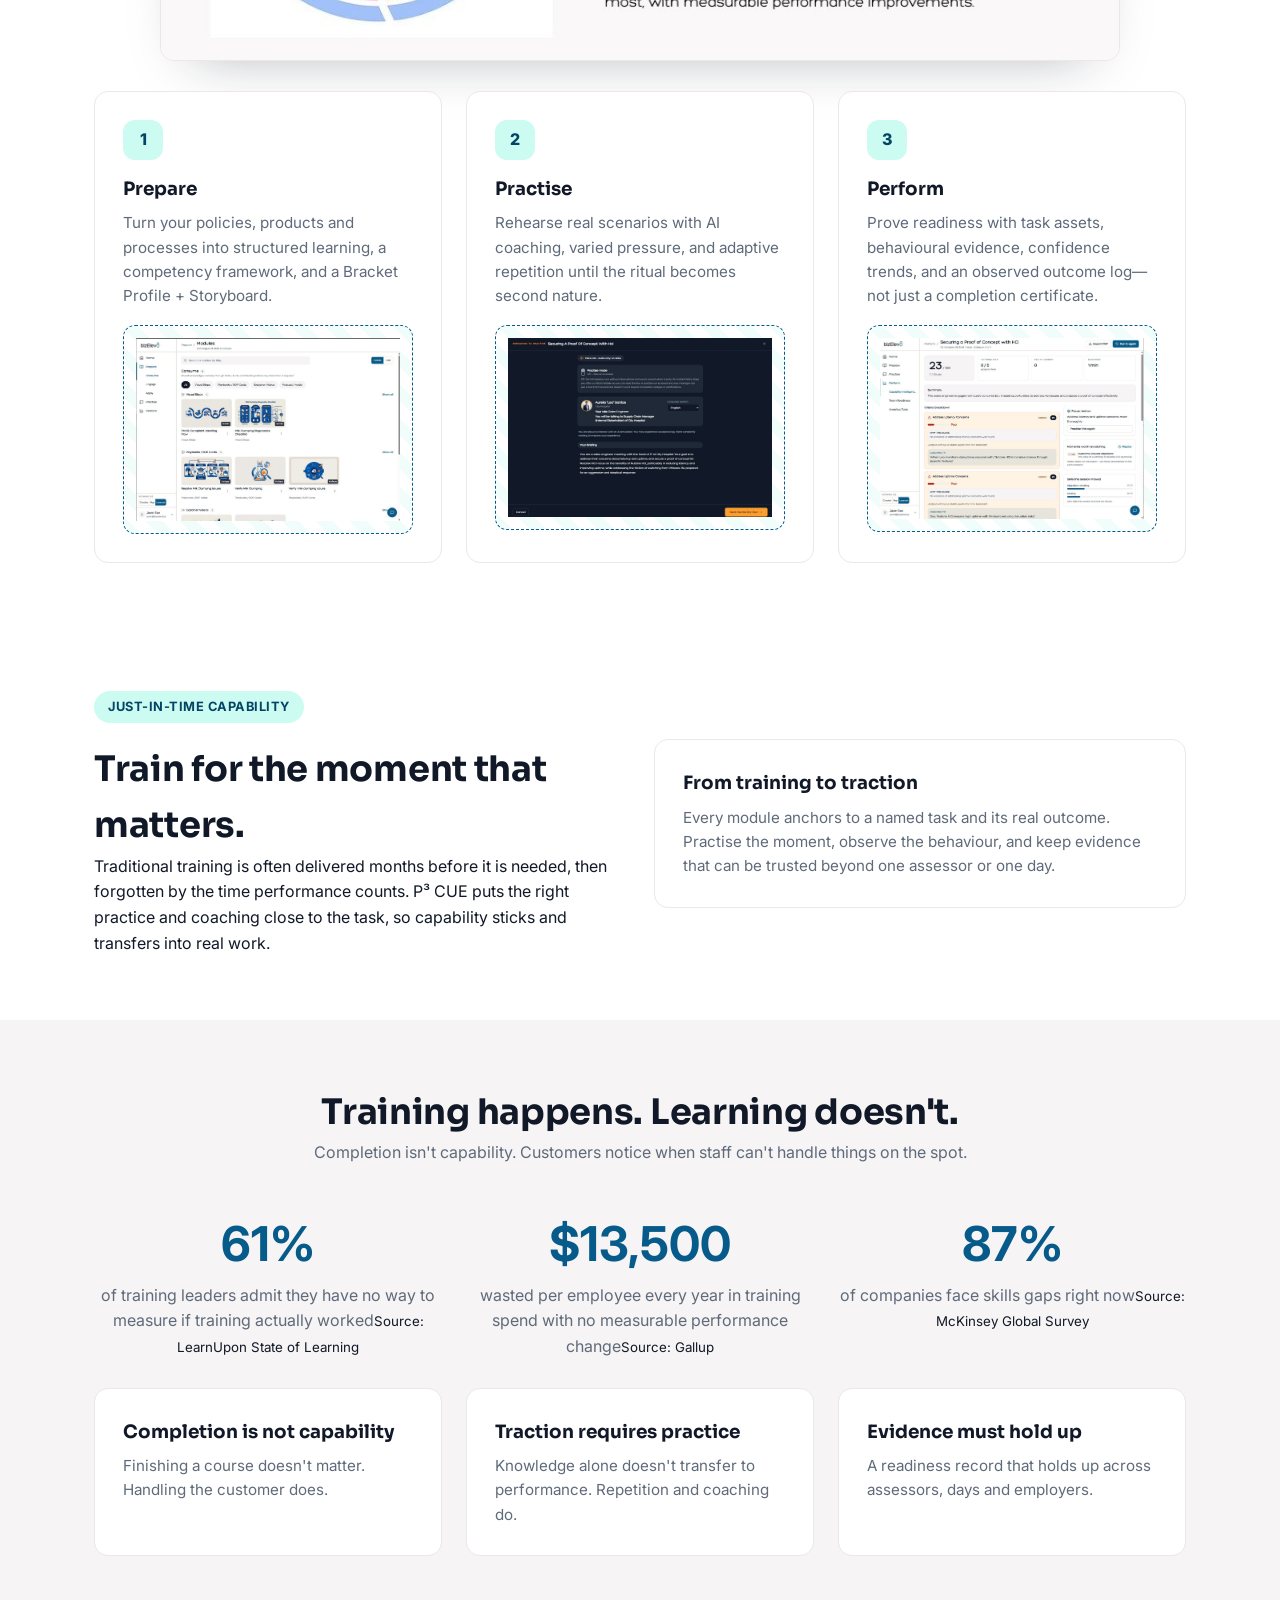
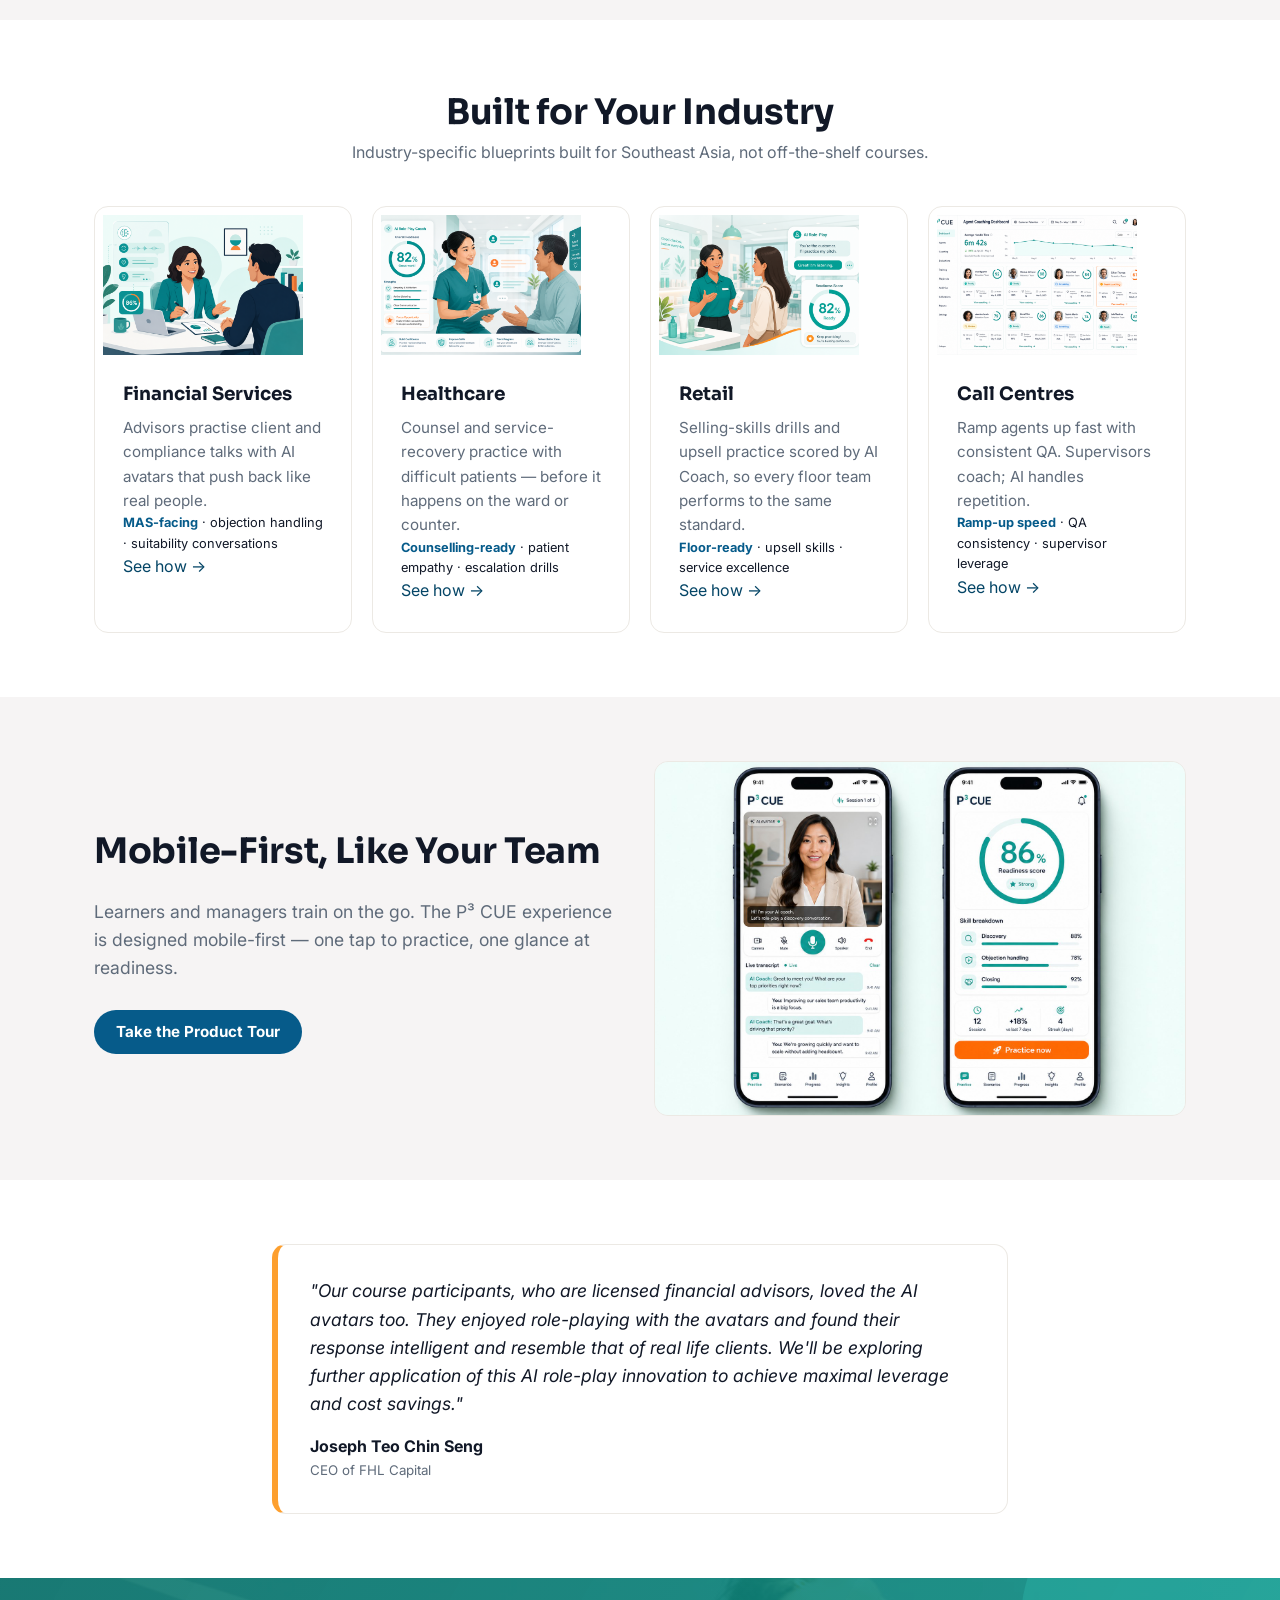
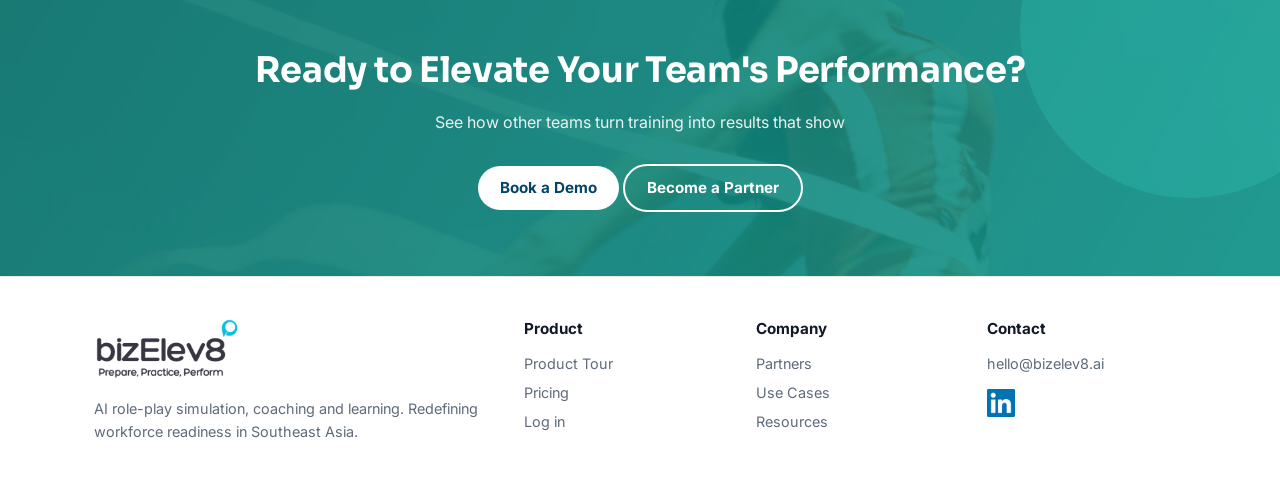
==== commit 172e1fe7: "feat: replace product mockups with demo screenshots" ====
--- a/index.html
+++ b/index.html
@@ -1,6 +1,6 @@
 <!DOCTYPE html><html lang="en"><head><meta charset="utf-8"><meta name="viewport" content="width=device-width,initial-scale=1">
 <title>bizElev8 — Make Every Employee Performance-Ready</title><link rel="icon" type="image/png" href="assets/img/favicon.png">
-<link rel="stylesheet" href="styles.css"></head><body>
+<link rel="stylesheet" href="styles.css"><script src="posthog.js"></script></head><body>
 <header><div class="wrap"><nav>
 <a class="logo" href="index.html"><img src="assets/img/logo.gif?v=2" alt="bizElev8 P³ CUE" style="height:64px;width:auto"></a>
 <button class="nav-toggle" aria-label="Menu" aria-expanded="false" aria-controls="mnav" type="button"><span></span><span></span><span></span></button>
@@ -25,7 +25,7 @@
 </div>
 <p class="note" style="margin-top:12px">Free walkthrough · No credit card · Setup in days</p>
 </div>
-<img src="assets/img/hero-impact.png" alt="P³ CUE — AI role-play coaching, readiness scores and team analytics" style="width:100%;border-radius:18px;display:block;box-shadow:0 32px 64px -24px rgba(15,23,42,.5)">
+<img src="assets/img/product/learner-home.jpg" alt="Demo P³ CUE learner home showing next actions across Prepare, Practise and Perform" style="width:100%;border-radius:18px;display:block;box-shadow:0 32px 64px -24px rgba(15,23,42,.5)">
 </div></section>
 
 <section><div class="wrap">
@@ -35,9 +35,9 @@
 <p>Generic training costs more than it saves. P³ CUE builds skills through practice and measurement, so teams deliver.</p></div>
 <div class="framework-visual"><img src="assets/img/p3-framework.jpg" alt="Our P3 Framework: Prepare, Practice and Perform"></div>
 <div class="grid-3">
-<div class="card"><span class="num">1</span><h3>Prepare</h3><p>Turn your policies, products and processes into structured learning, a competency framework, and a Bracket Profile + Storyboard.</p><div class="shot" style="margin-top:16px"><img src="assets/img/pt1-prepare-module.png" alt="Concept mockup" style="width:100%;height:auto;display:block"></div></div>
-<div class="card"><span class="num">2</span><h3>Practise</h3><p>Rehearse real scenarios with AI coaching, varied pressure, and adaptive repetition until the ritual becomes second nature.</p><div class="shot" style="margin-top:16px"><img src="assets/img/pt2-avatar-roleplay.png" alt="Concept mockup" style="width:100%;height:auto;display:block"></div></div>
-<div class="card"><span class="num">3</span><h3>Perform</h3><p>Prove readiness with task assets, behavioural evidence, confidence trends, and an observed outcome log—not just a completion certificate.</p><div class="shot" style="margin-top:16px"><img src="assets/img/pt3-ai-coach-feedback.png" alt="Concept mockup" style="width:100%;height:auto;display:block"></div></div>
+<div class="card"><span class="num">1</span><h3>Prepare</h3><p>Turn your policies, products and processes into structured learning, a competency framework, and a Bracket Profile + Storyboard.</p><div class="shot" style="margin-top:16px"><img src="assets/img/product/prepare-modules.jpg" alt="Demo P³ CUE learner view showing structured preparation modules" style="width:100%;height:auto;display:block"></div></div>
+<div class="card"><span class="num">2</span><h3>Practise</h3><p>Rehearse real scenarios with AI coaching, varied pressure, and adaptive repetition until the ritual becomes second nature.</p><div class="shot" style="margin-top:16px"><img src="assets/img/product/practice-simulation.jpg" alt="Demo P³ CUE practice simulation with scenario and persona context" style="width:100%;height:auto;display:block"></div></div>
+<div class="card"><span class="num">3</span><h3>Perform</h3><p>Prove readiness with task assets, behavioural evidence, confidence trends, and an observed outcome log—not just a completion certificate.</p><div class="shot" style="margin-top:16px"><img src="assets/img/product/practice-scoring.jpg" alt="Demo P³ CUE scenario scoring and AI coaching feedback" style="width:100%;height:auto;display:block"></div></div>
 </div></div></section>
 
 <section><div class="wrap grid-2" style="align-items:center">
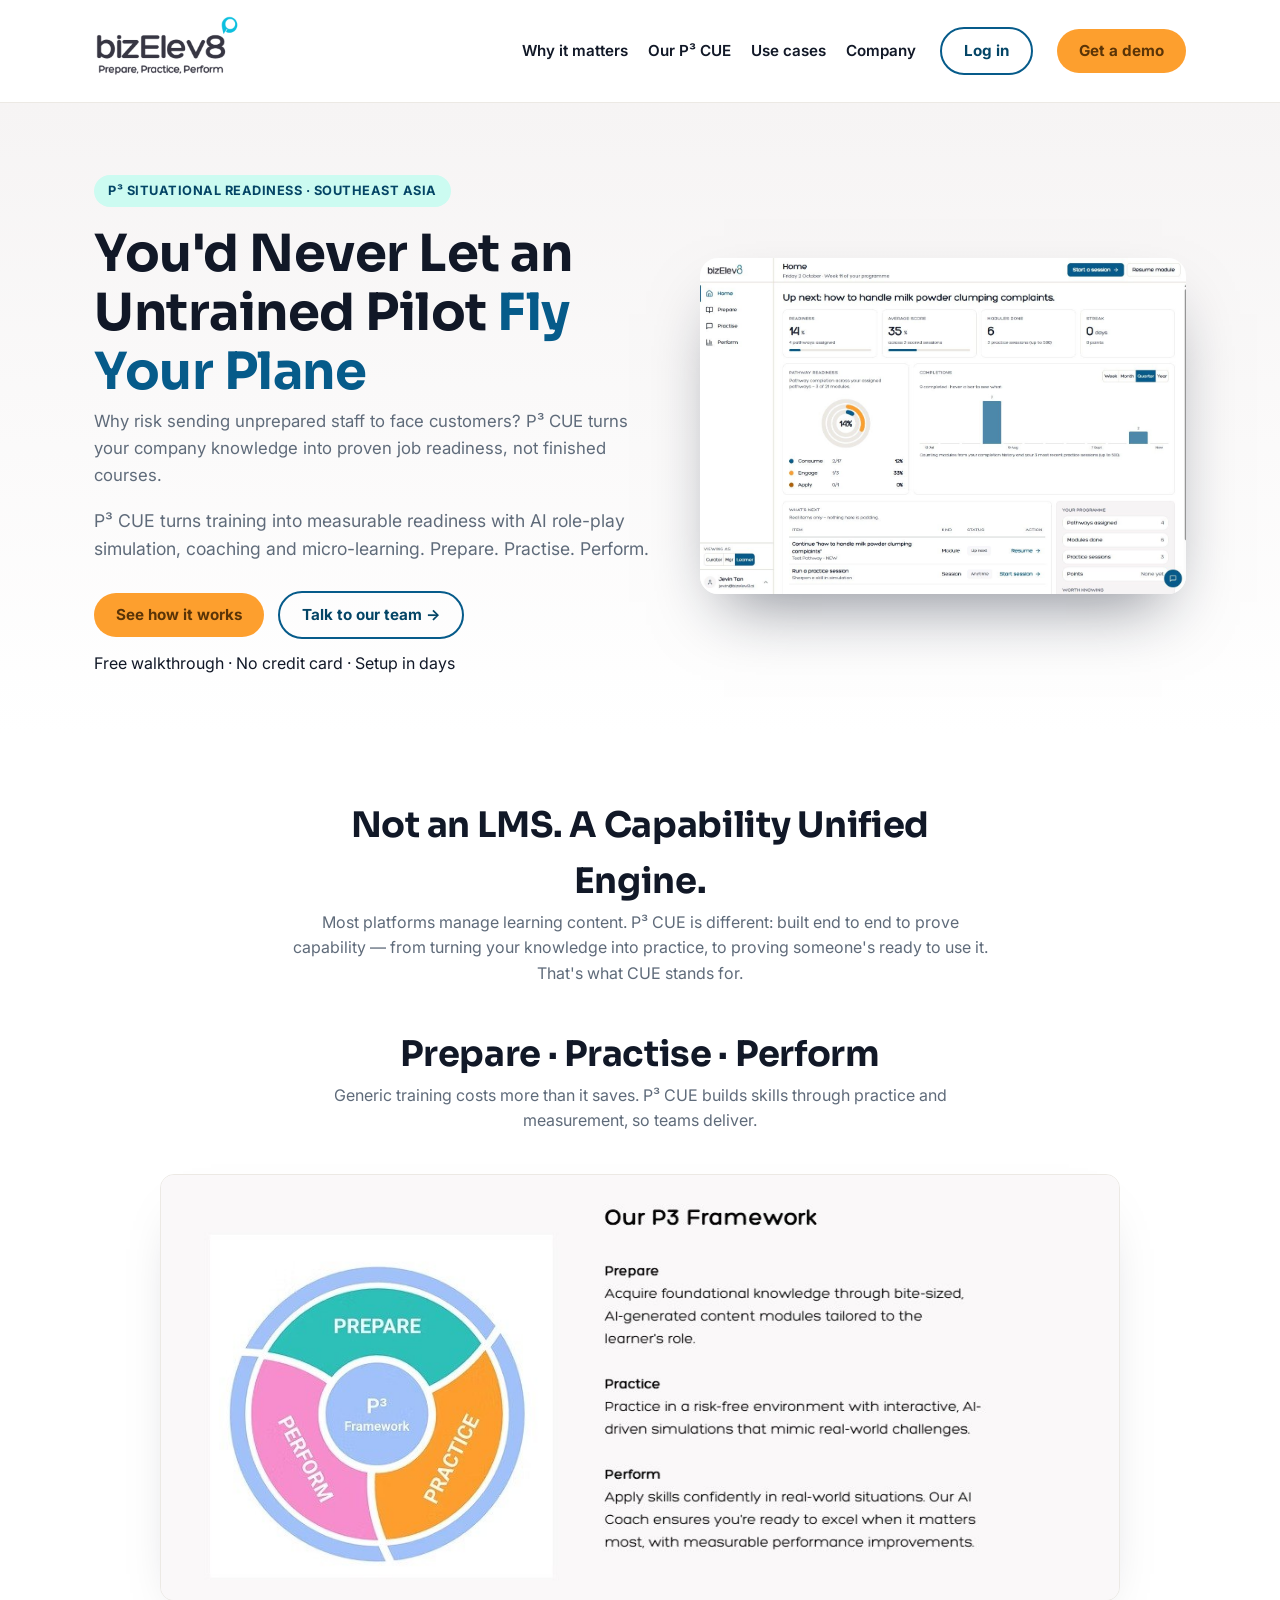
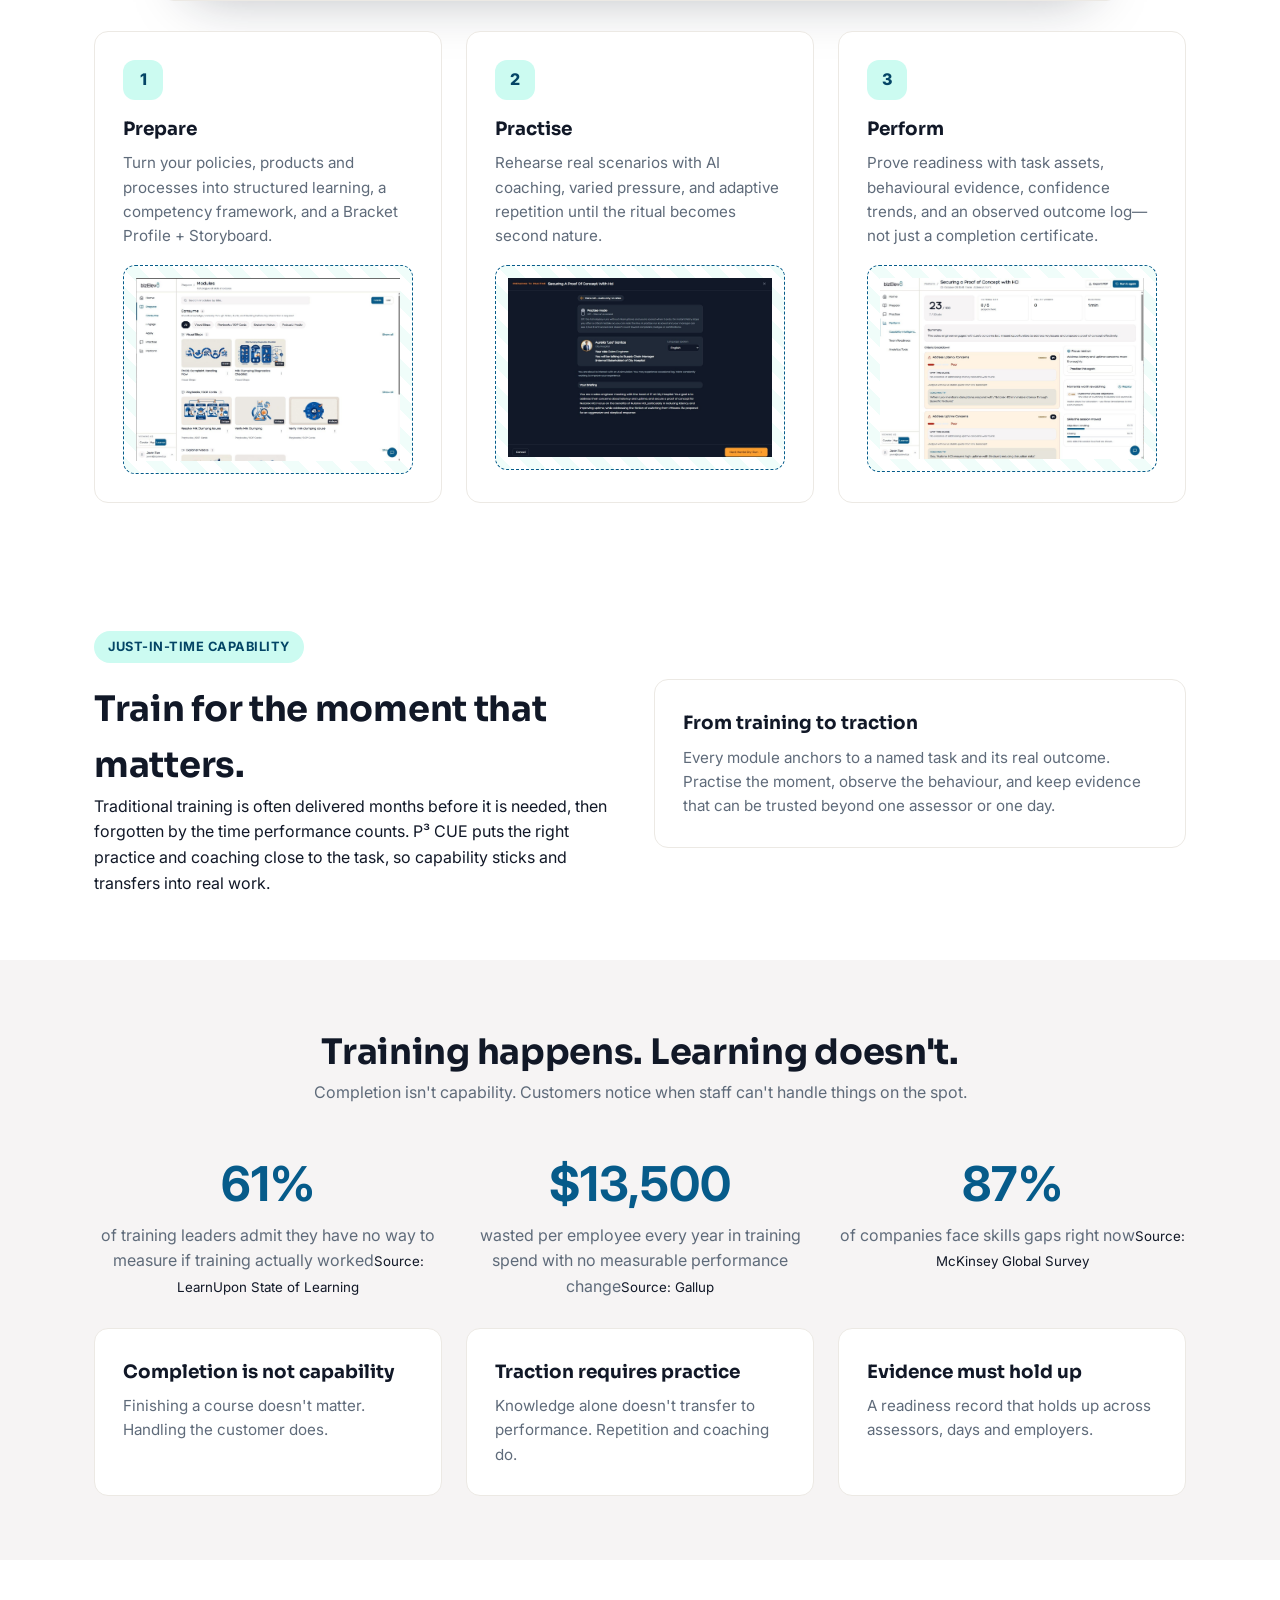
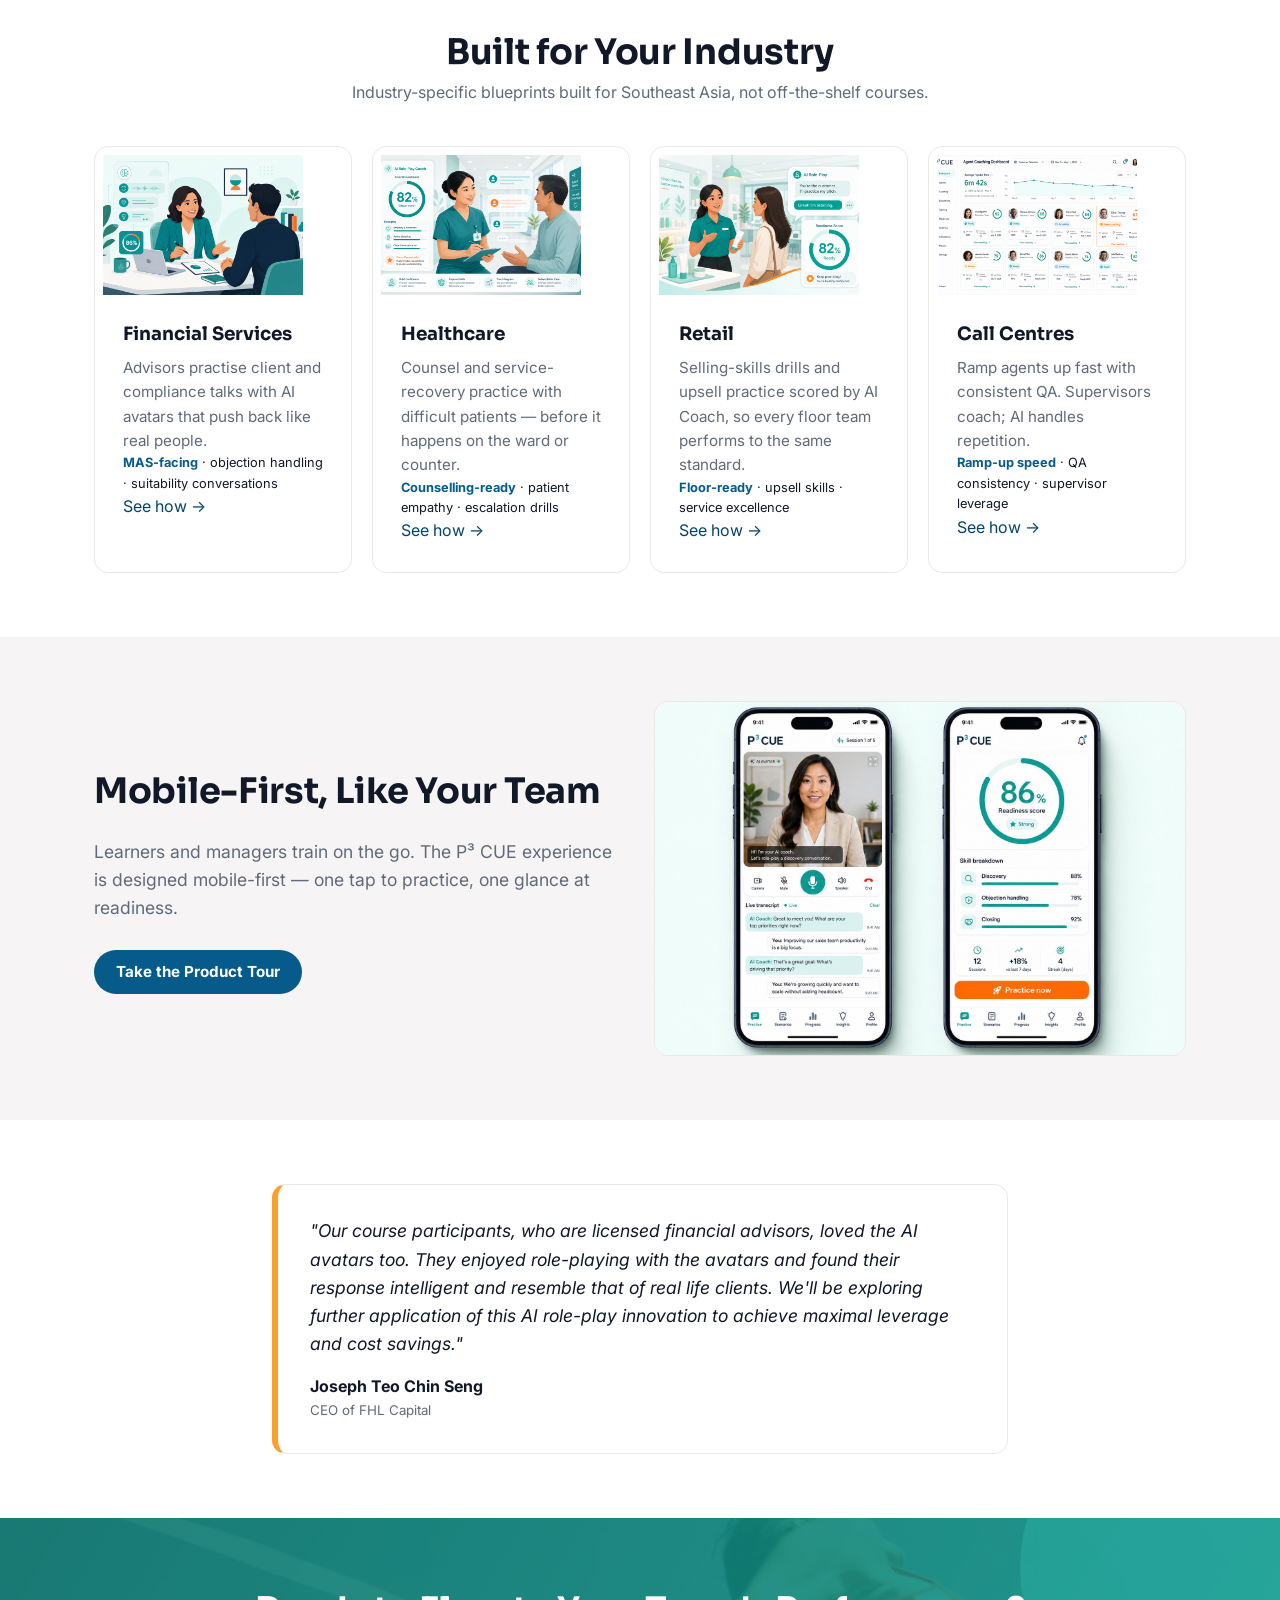
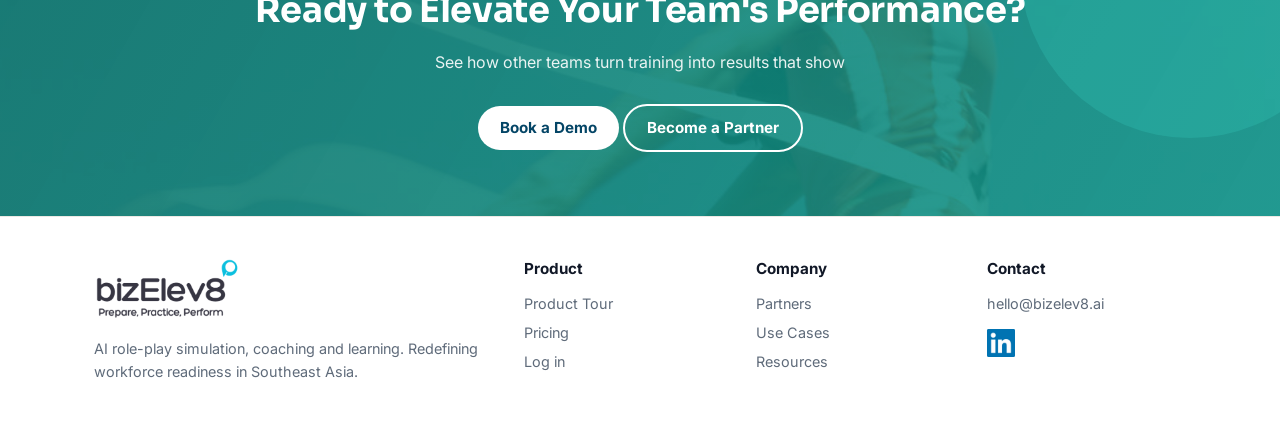
==== commit 6fbfdbc9: "feat: add secure website lead capture" ====
--- a/index.html
+++ b/index.html
@@ -19,7 +19,6 @@
 <p style="margin:6px 0 0;font-size:1.05rem;color:var(--muted)">Why risk sending unprepared staff to face customers? P³ CUE turns your company knowledge into proven job readiness, not finished courses.</p>
 <p class="sub">P³ CUE turns training into measurable readiness with AI role-play simulation, coaching and micro-learning. Prepare. Practise. Perform.</p>
 <div class="cta-row" id="demo">
-<input type="email" placeholder="Work email" style="max-width:260px" aria-label="Work email">
 <a class="btn btn-primary" href="product-tour.html">See how it works</a>
 <a class="btn btn-ghost" href="pricing.html#contact">Talk to our team →</a>
 </div>
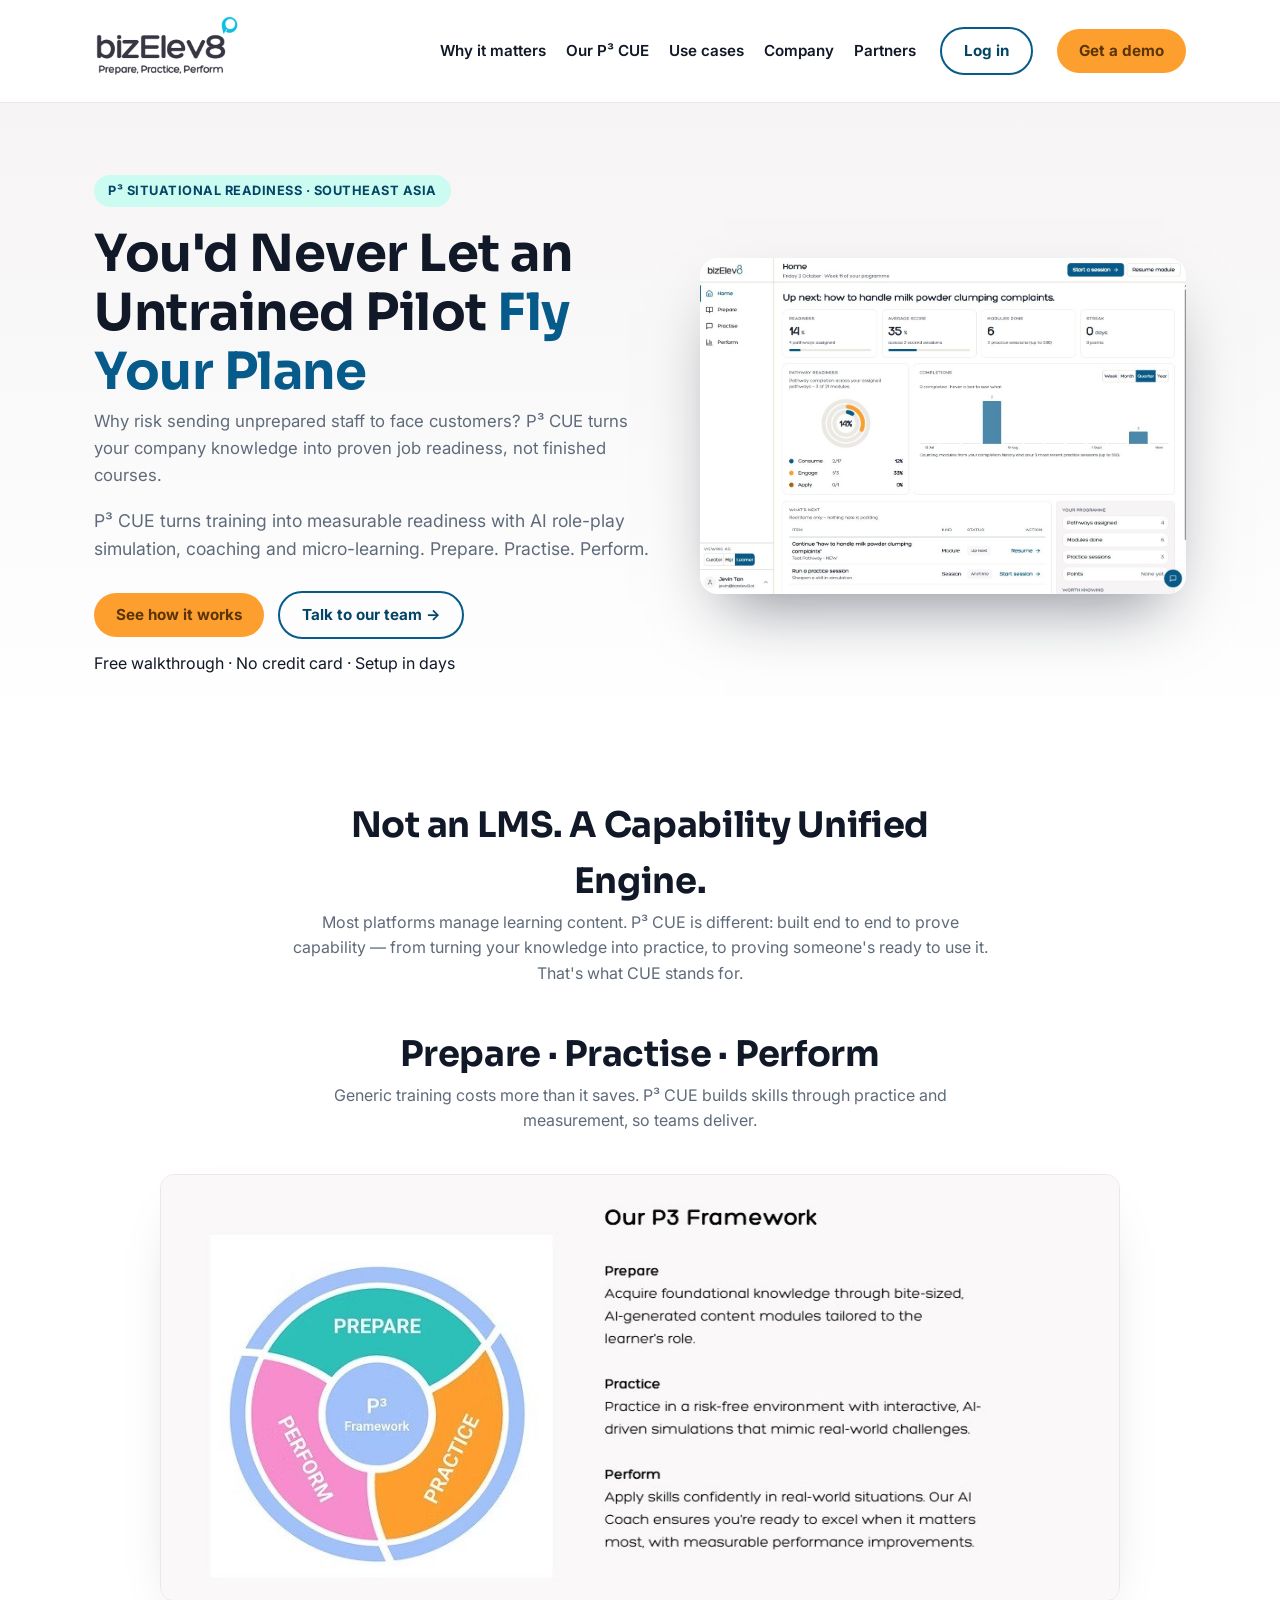
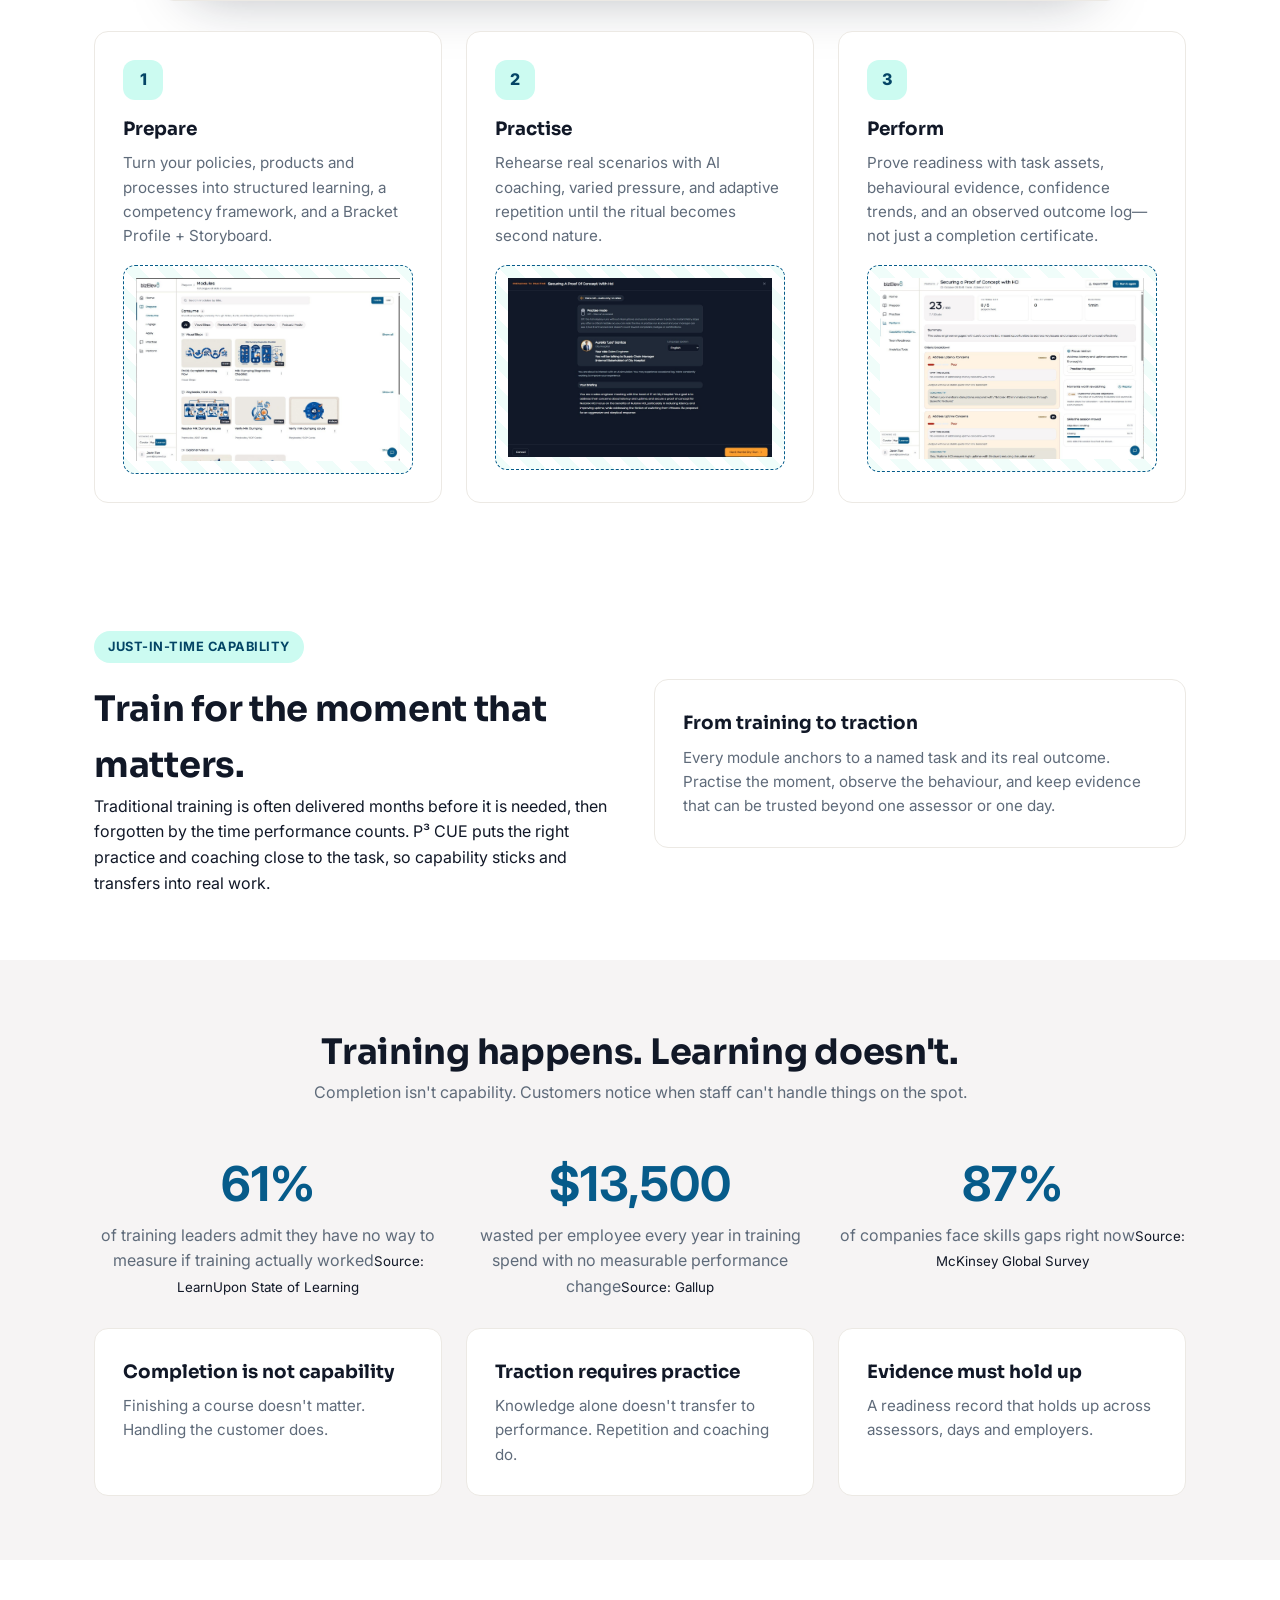
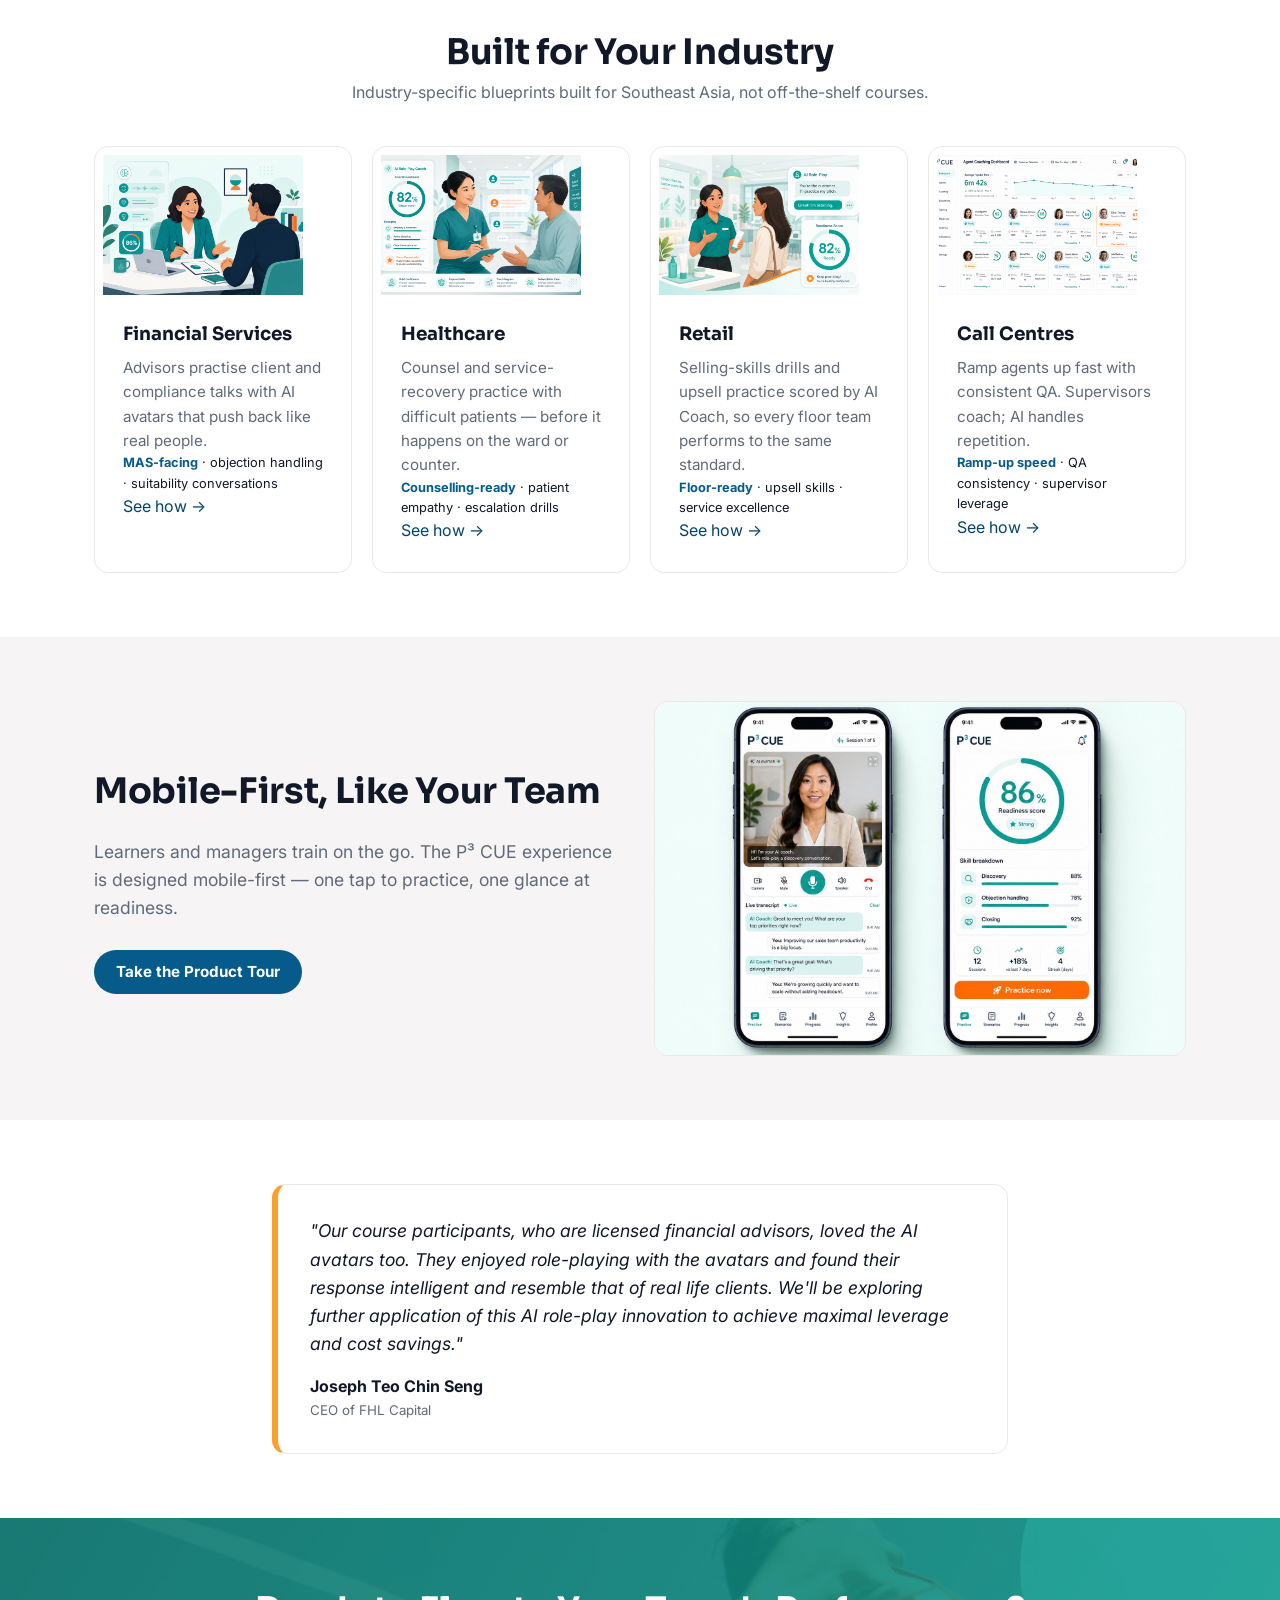
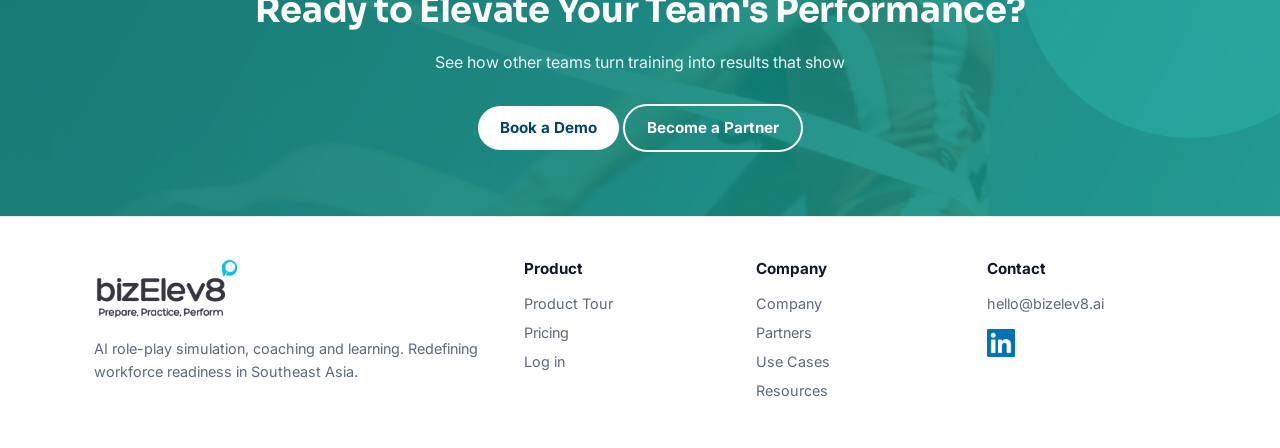
==== commit 0edc23ef: "feat: add reseller and founder team pages" ====
--- a/index.html
+++ b/index.html
@@ -5,7 +5,7 @@
 <a class="logo" href="index.html"><img src="assets/img/logo.gif?v=2" alt="bizElev8 P³ CUE" style="height:64px;width:auto"></a>
 <button class="nav-toggle" aria-label="Menu" aria-expanded="false" aria-controls="mnav" type="button"><span></span><span></span><span></span></button>
 <div class="nav-links" id="mnav">
-<a href="index.html#why">Why it matters</a><a href="product-tour.html">Our P³ CUE</a><a href="use-cases.html">Use cases</a><a href="company.html">Company</a>
+<a href="index.html#why">Why it matters</a><a href="product-tour.html">Our P³ CUE</a><a href="use-cases.html">Use cases</a><a href="company.html">Company</a><a href="partners.html">Partners</a>
 <div class="nav-cta"><a class="btn btn-ghost" href="https://app.bizelev8.ai">Log in</a><a class="btn btn-primary" href="pricing.html#contact">Get a demo</a></div>
 </div>
 <a class="btn btn-ghost" href="https://app.bizelev8.ai">Log in</a>
@@ -85,12 +85,12 @@
 <div class="band" style="background:linear-gradient(120deg,rgba(15,118,110,.92),rgba(13,148,136,.88)),url('assets/img/hero-runner.jpg') center/cover"><h2>Ready to Elevate Your Team's Performance?</h2>
 <p>See how other teams turn training into results that show</p>
 <a class="btn btn-primary" href="pricing.html#contact">Book a Demo</a>
-<a class="btn btn-ghost" href="company.html">Become a Partner</a></div>
+<a class="btn btn-ghost" href="partners.html">Become a Partner</a></div>
 
 <footer><div class="wrap foot-grid">
 <div><img src="assets/img/logo.gif?v=2" alt="bizElev8" style="height:64px;width:auto"><p style="margin-top:10px">AI role-play simulation, coaching and learning. Redefining workforce readiness in Southeast Asia.</p></div>
 <div><h4>Product</h4><a href="product-tour.html">Product Tour</a><a href="pricing.html">Pricing</a><a href="https://app.bizelev8.ai">Log in</a></div>
-<div><h4>Company</h4><a href="company.html">Partners</a><a href="use-cases.html">Use Cases</a><a href="resources.html">Resources</a></div>
+<div><h4>Company</h4><a href="company.html">Company</a><a href="partners.html">Partners</a><a href="use-cases.html">Use Cases</a><a href="resources.html">Resources</a></div>
 <div><h4>Contact</h4><a href="mailto:hello@bizelev8.ai">hello@bizelev8.ai</a><a href="https://www.linkedin.com/company/bizelev8" aria-label="LinkedIn"><img src="assets/img/linkedin.png" alt="LinkedIn" style="width:28px;height:28px;margin-top:8px"></a></div>
 </div></footer>
 <script src="nav.js" defer></script>
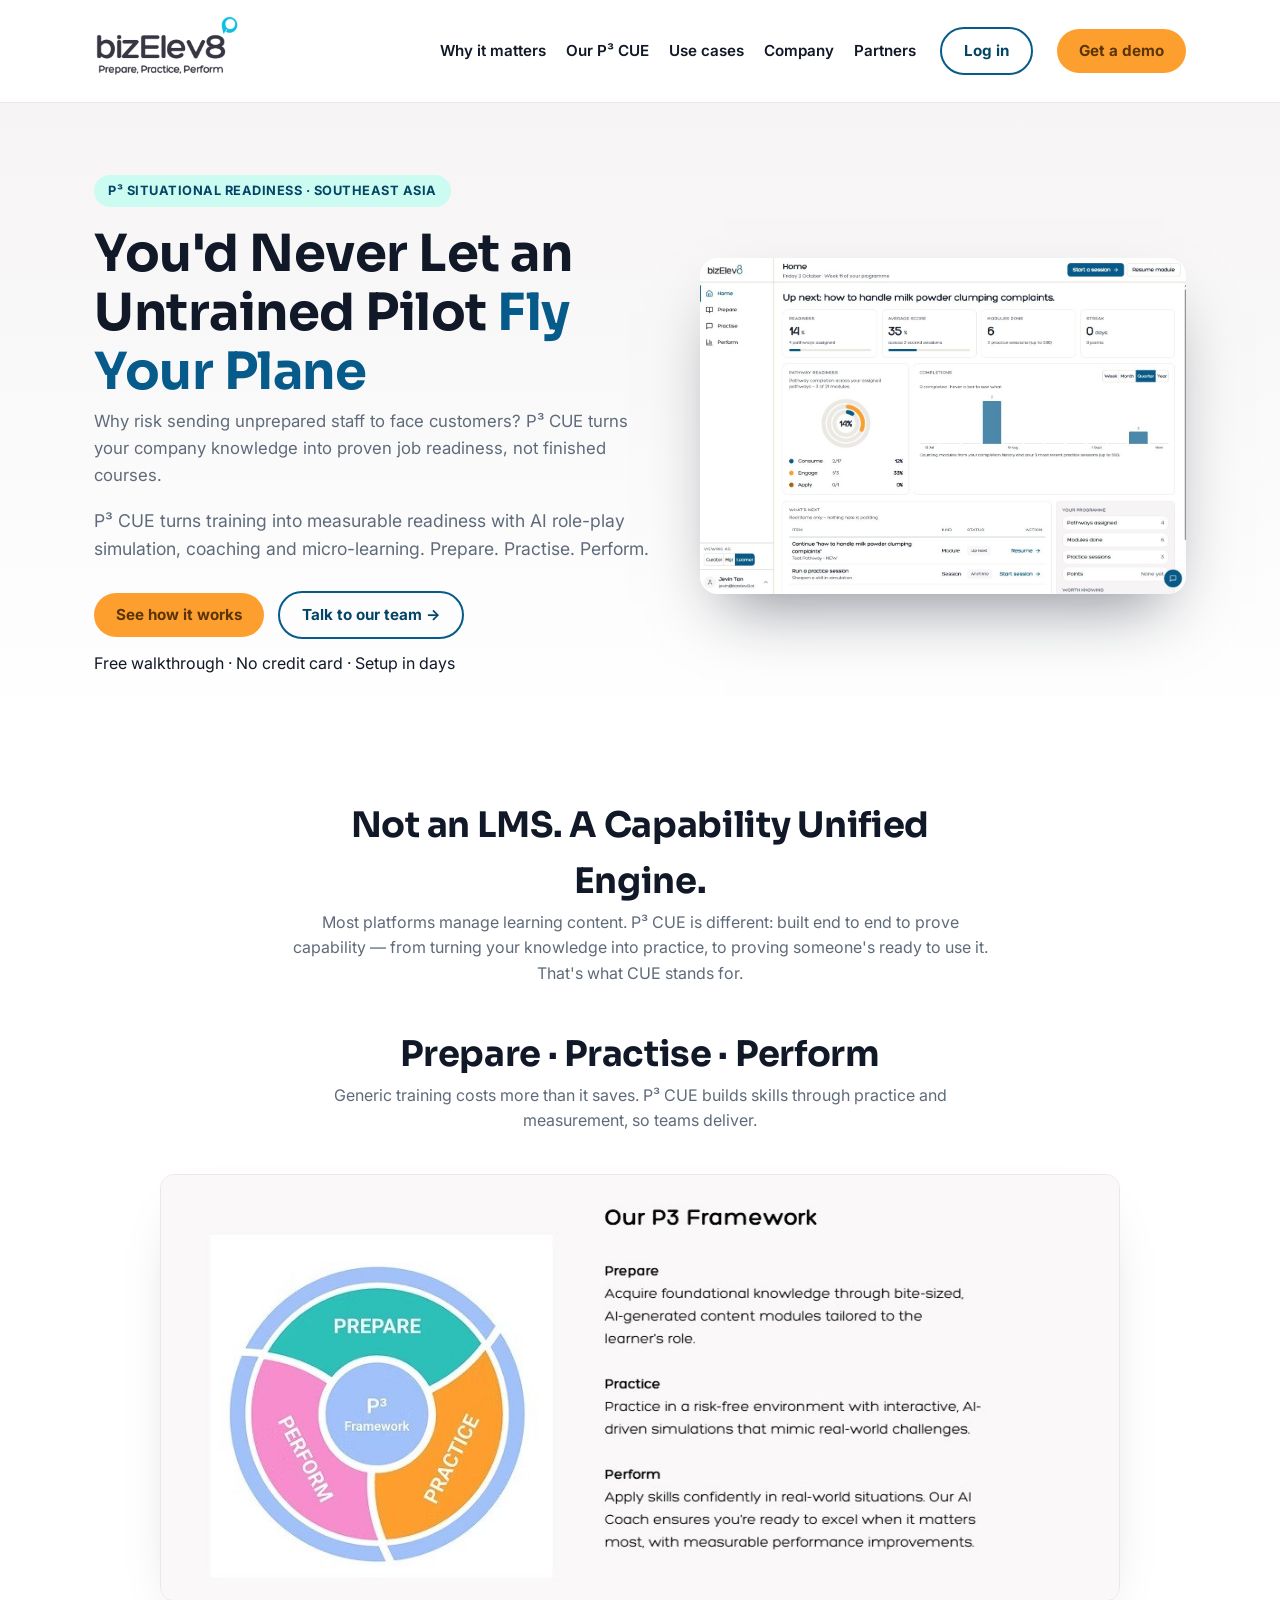
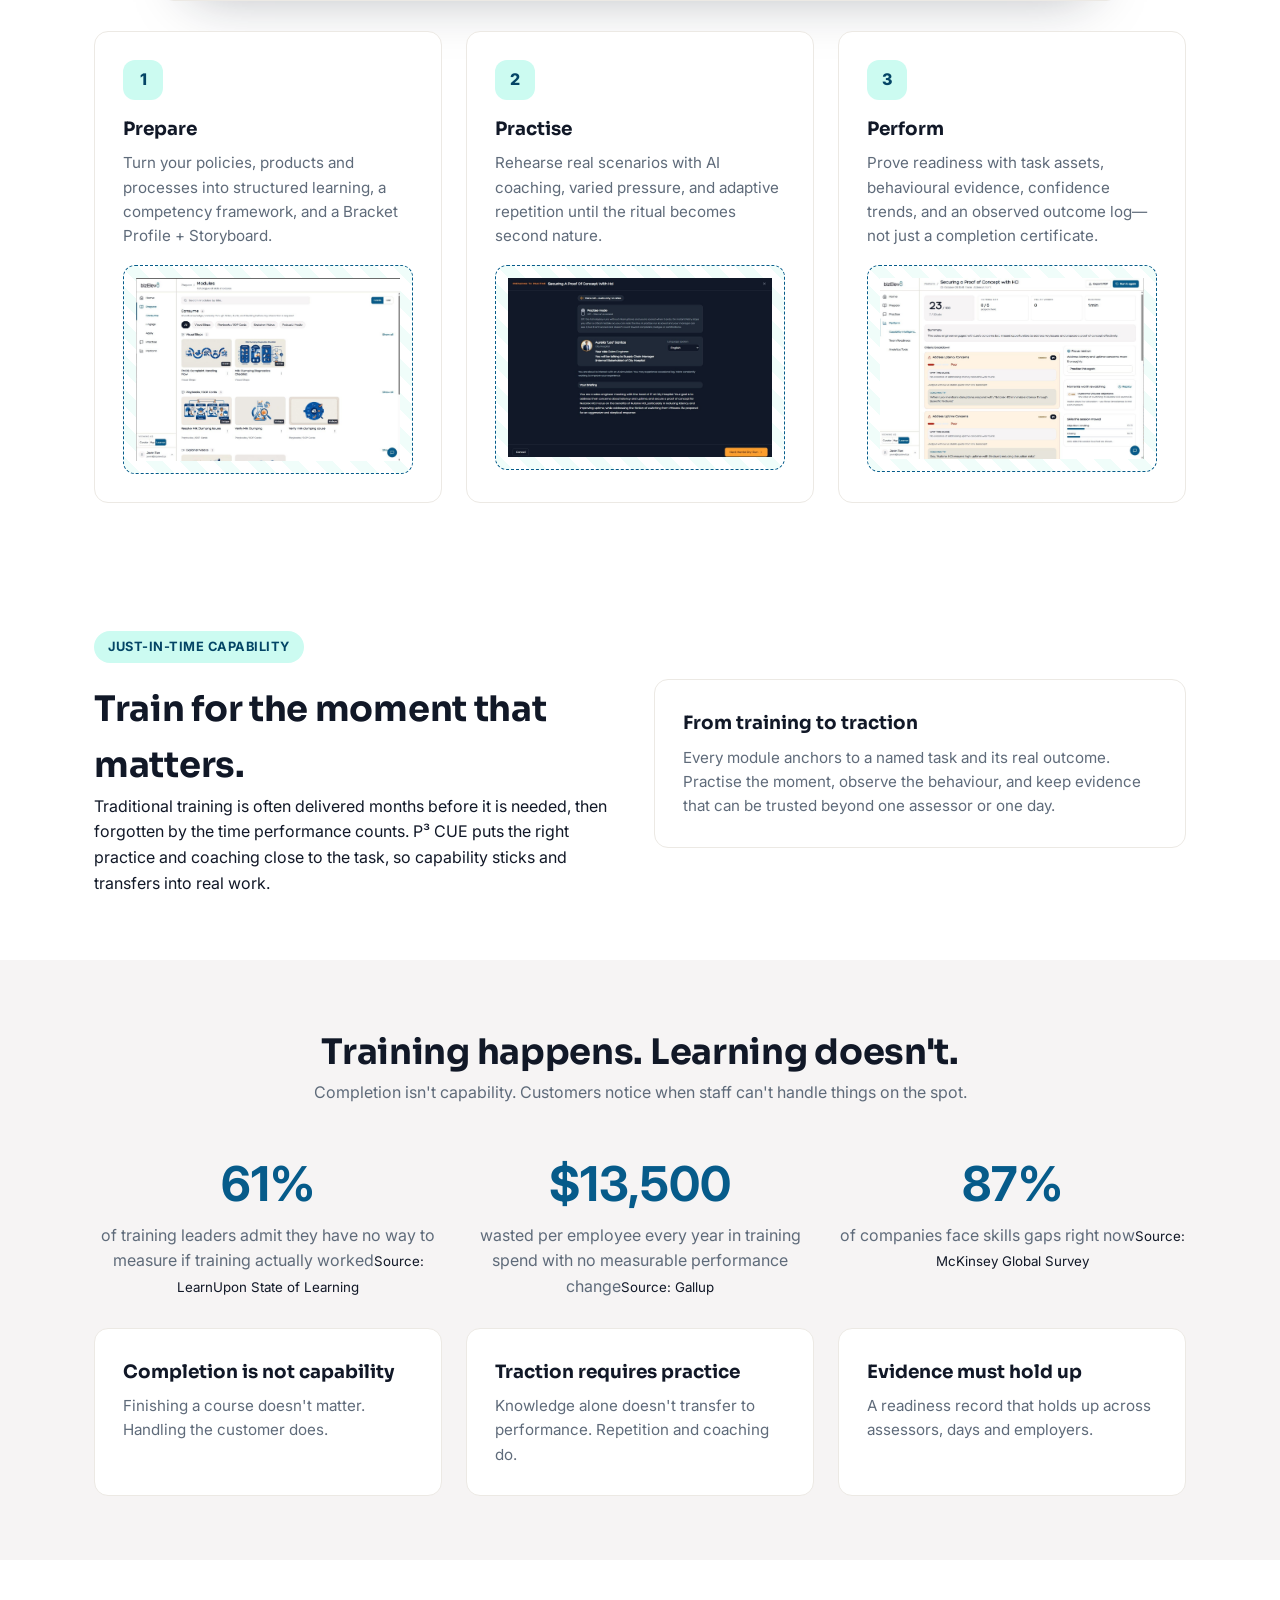
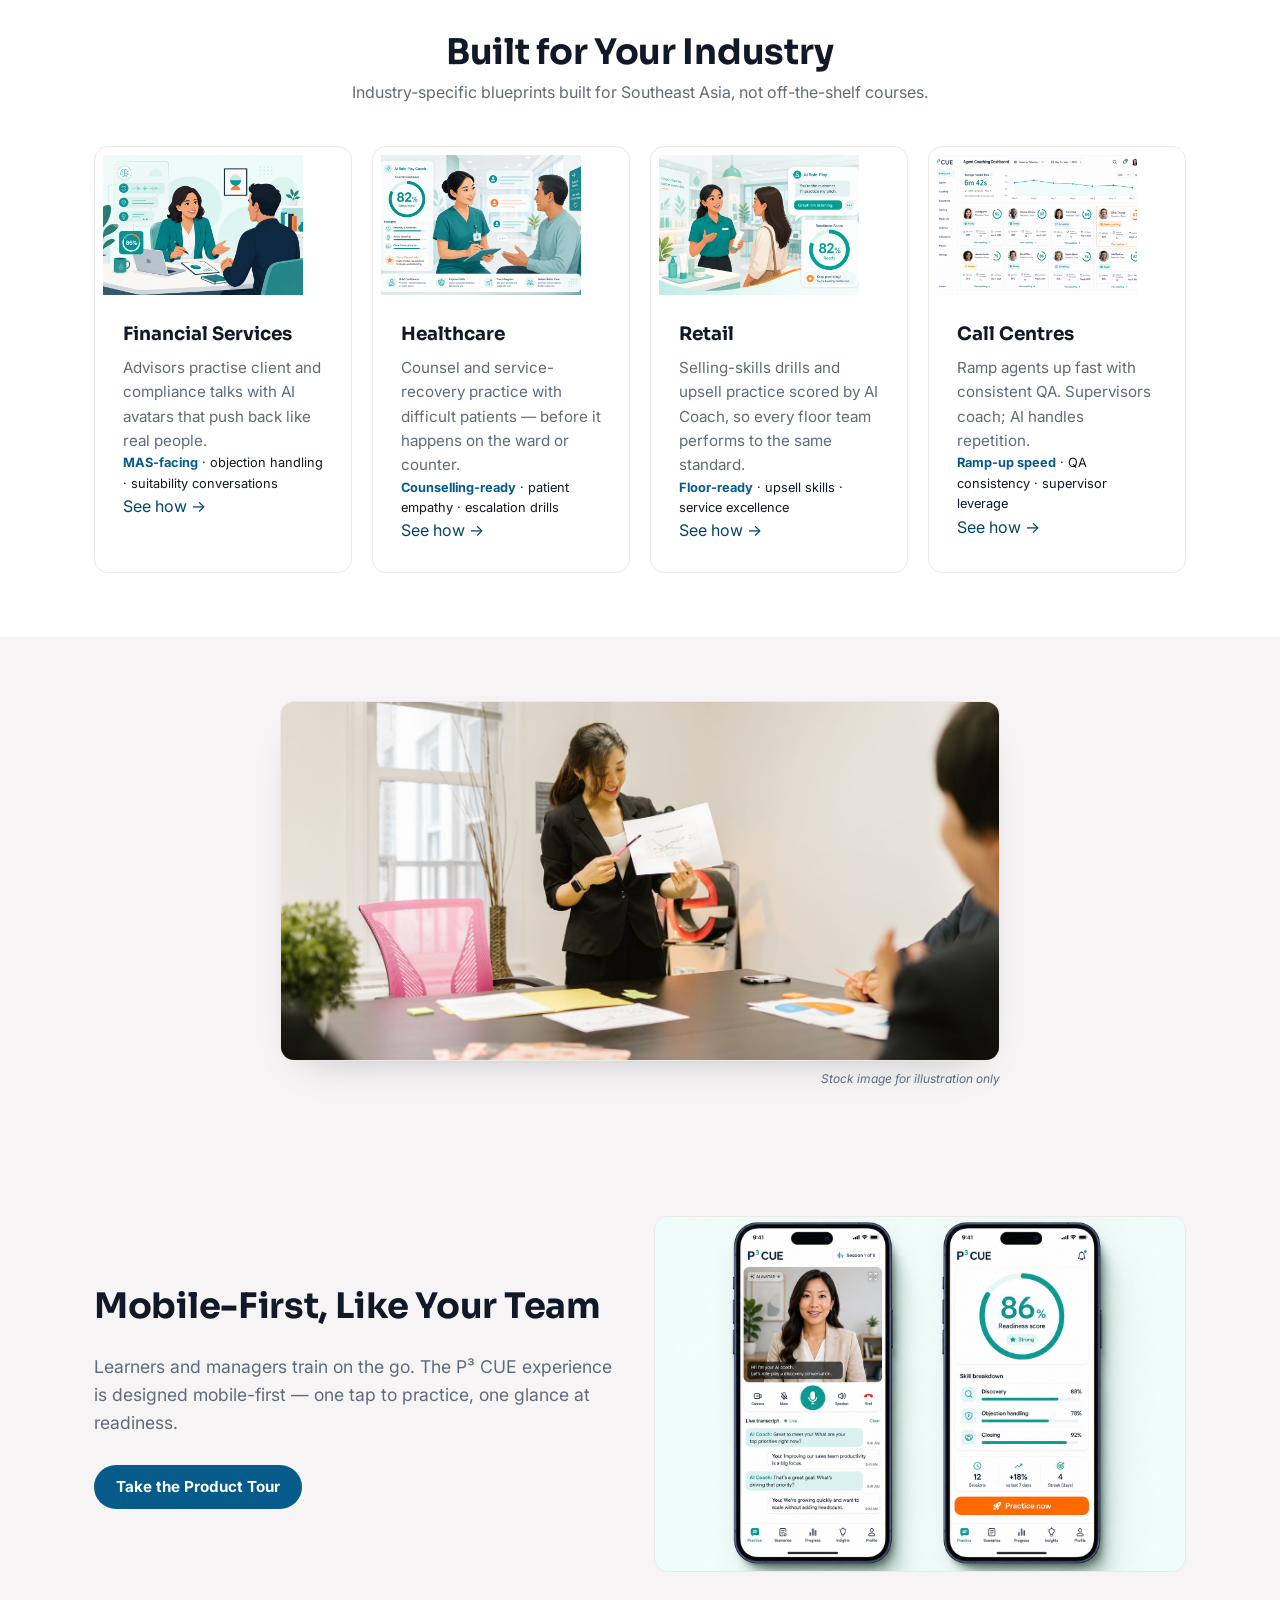
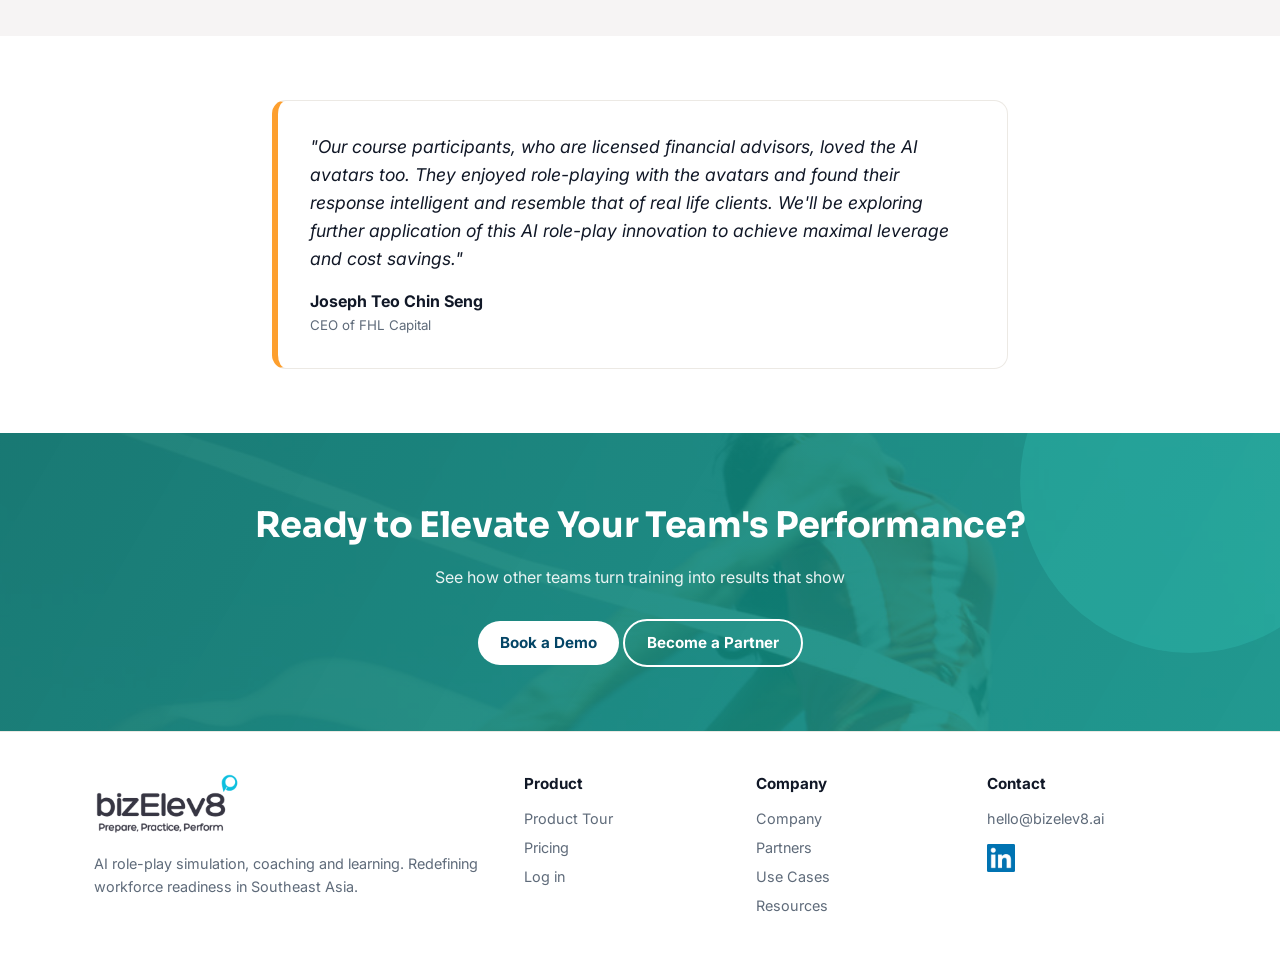
==== commit cf8356fe: "feat: add illustrative stock photo accents" ====
--- a/index.html
+++ b/index.html
@@ -67,6 +67,13 @@
 <div class="card" style="overflow:hidden"><img src="assets/img/uc3-callcentre-coaching.png" alt="Call-centre agent coaching dashboard" style="width:100%;height:140px;object-fit:cover;margin:-20px -20px 16px;border-radius:0"><h3>Call Centres</h3><p>Ramp agents up fast with consistent QA. Supervisors coach; AI handles repetition.</p><p style="font-size:.8rem;color:var(--ink)"><b style="color:var(--teal)">Ramp-up speed</b> · QA consistency · supervisor leverage</p><a href="use-cases.html">See how →</a></div>
 </div></div></section>
 
+<section class="alt"><div class="wrap">
+<figure class="stock-accent-figure stock-accent-figure--home">
+<img class="stock-accent" data-stock-source="pexels" src="assets/img/stock/stock-7845344-meeting.jpg" alt="Business colleagues discussing a plan around a meeting table">
+<figcaption class="stock-caption">Stock image for illustration only</figcaption>
+</figure>
+</div></section>
+
 <section class="alt"><div class="wrap grid-2" style="align-items:center">
 <div>
 <h2>Mobile-First, Like Your Team</h2>
--- a/styles.css
+++ b/styles.css
@@ -52,6 +52,16 @@
 .grid-3{display:grid;grid-template-columns:repeat(3,1fr);gap:24px}
 .grid-4{display:grid;grid-template-columns:repeat(4,1fr);gap:20px}
 .grid-2{display:grid;grid-template-columns:1fr 1fr;gap:28px}
+.team-photo{width:100%;height:220px;overflow:hidden;border-radius:10px;background:#f6f4f4;margin-bottom:18px}
+.team-photo img{display:block;width:100%;height:100%;object-fit:cover;object-position:50% 0}
+.team-photo--esleen img{transform:scale(1.7);transform-origin:50% 18%}
+.team-photo--robin img{transform:scale(1);transform-origin:50% 18%}
+.team-photo--jevin img{object-position:50% 45%;transform:scale(1);transform-origin:50% 45%}
+.stock-accent-figure{margin:32px auto 0;padding:0;max-width:960px}
+.stock-accent-figure--compact{max-width:760px}
+.stock-accent-figure--home{max-width:720px;margin-top:0}
+.stock-accent{display:block;width:100%;height:auto;max-height:360px;object-fit:cover;border:1px solid var(--line);border-radius:var(--radius);box-shadow:0 18px 42px -28px rgba(15,23,42,.34)}
+.stock-caption{margin-top:8px;color:var(--muted);font-size:.75rem;font-style:italic;text-align:right}
 .card{background:#fff;border:1px solid var(--line);border-radius:var(--radius);padding:28px;transition:.2s}
 .card:hover{box-shadow:0 16px 32px -16px rgba(15,23,42,.18);transform:translateY(-2px)}
 .card h3{margin-bottom:8px;font-size:1.15rem}
